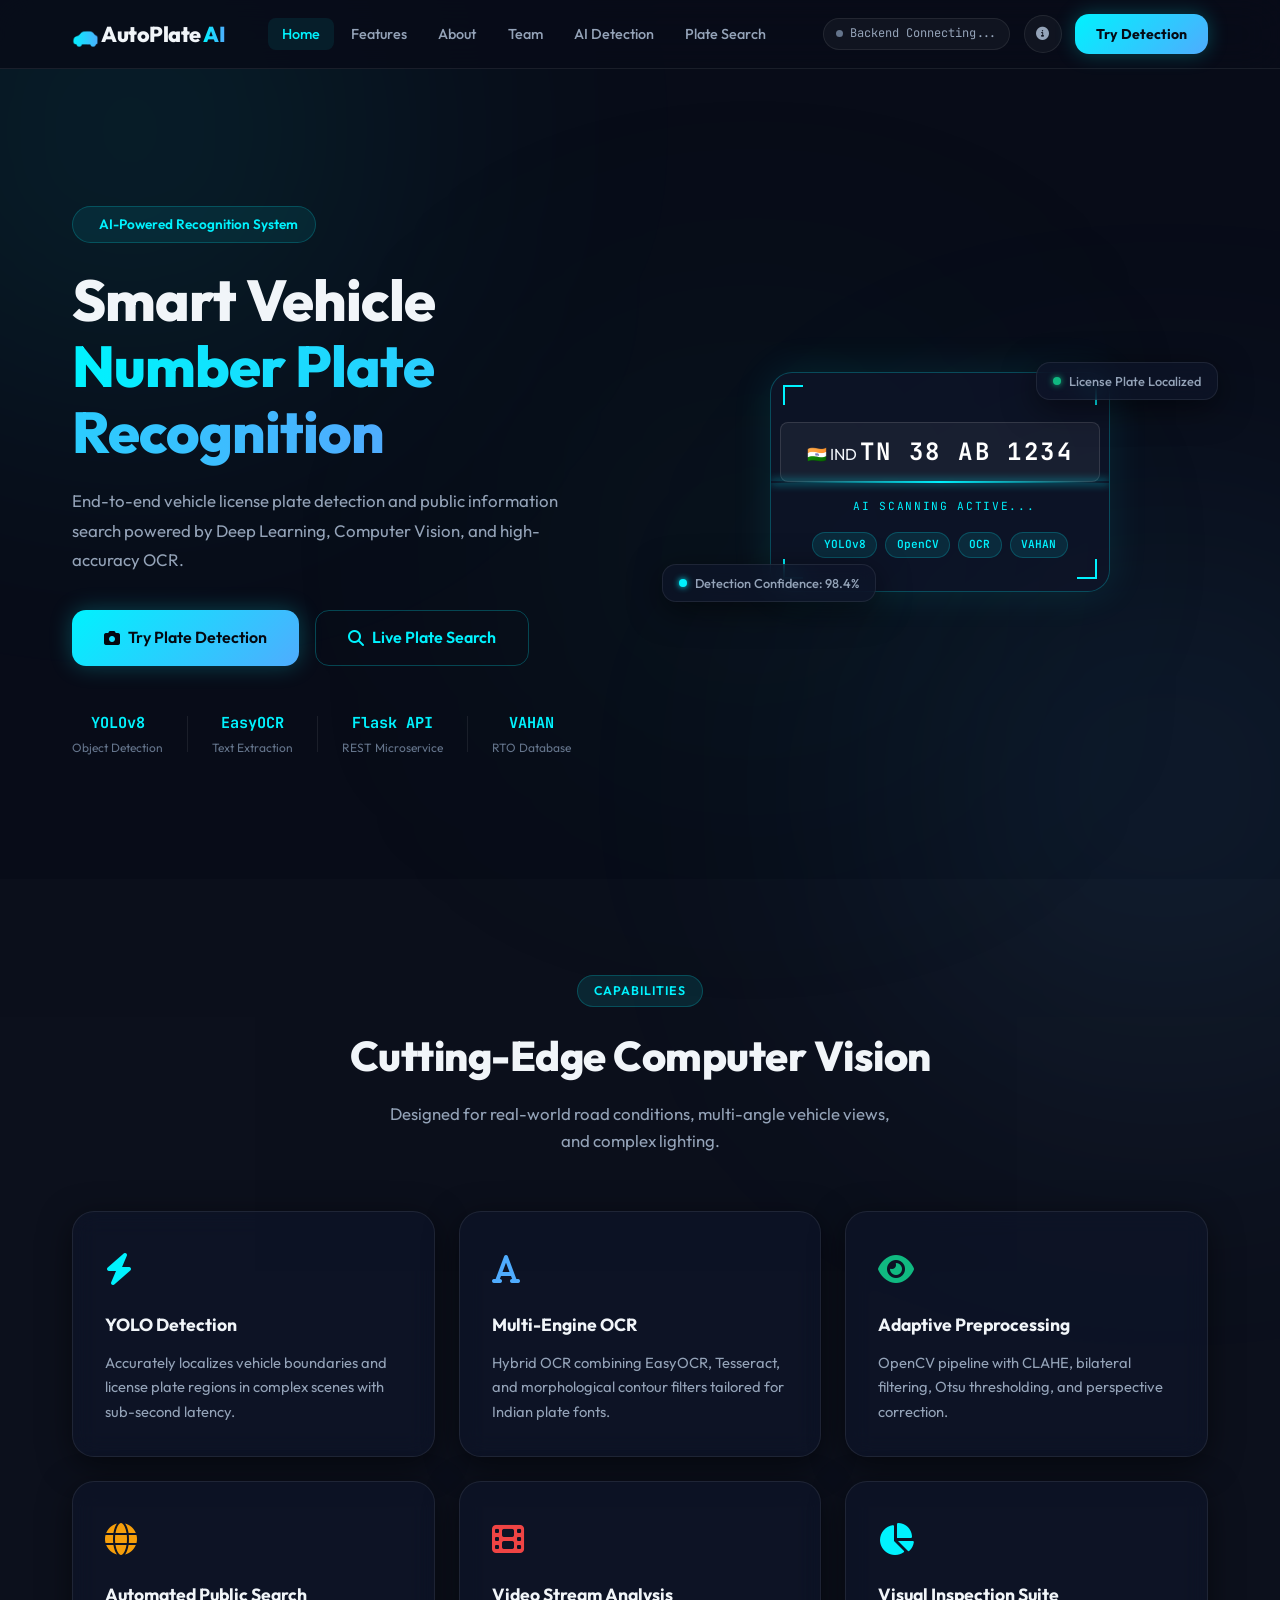
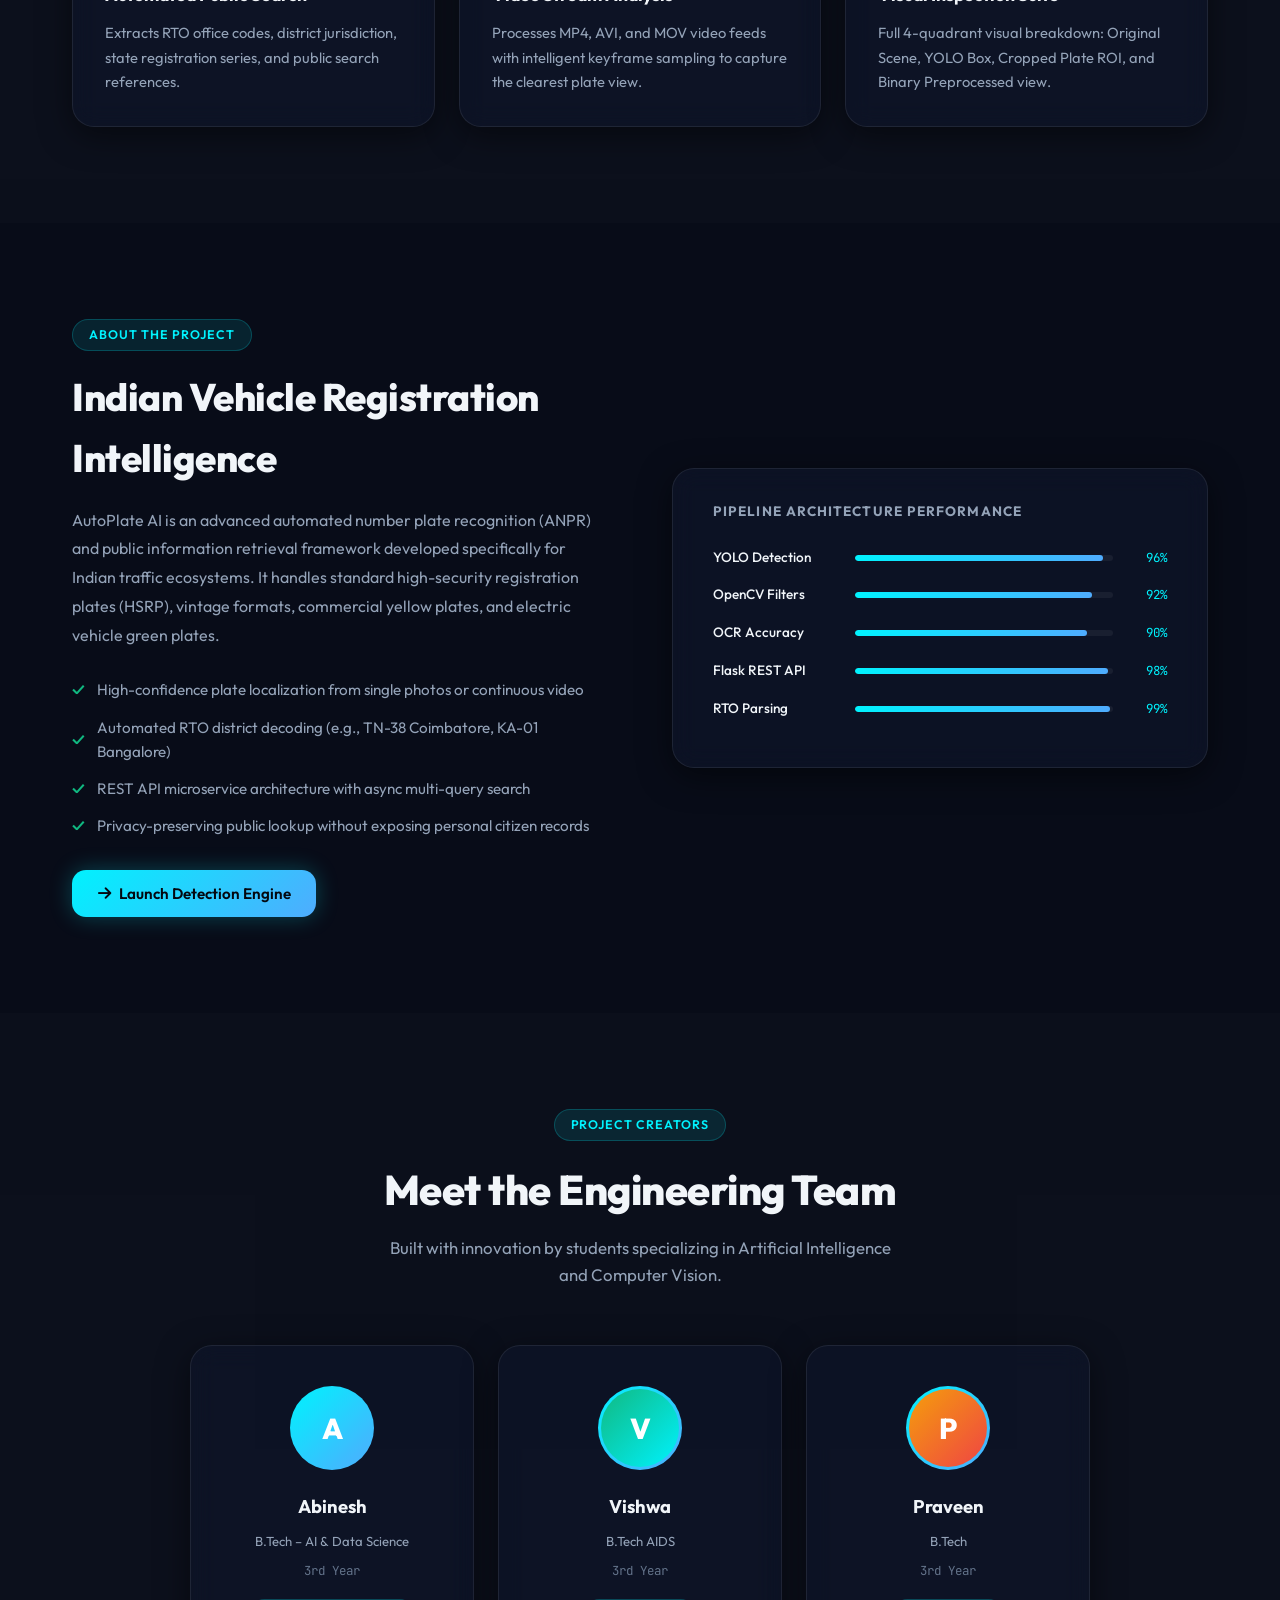
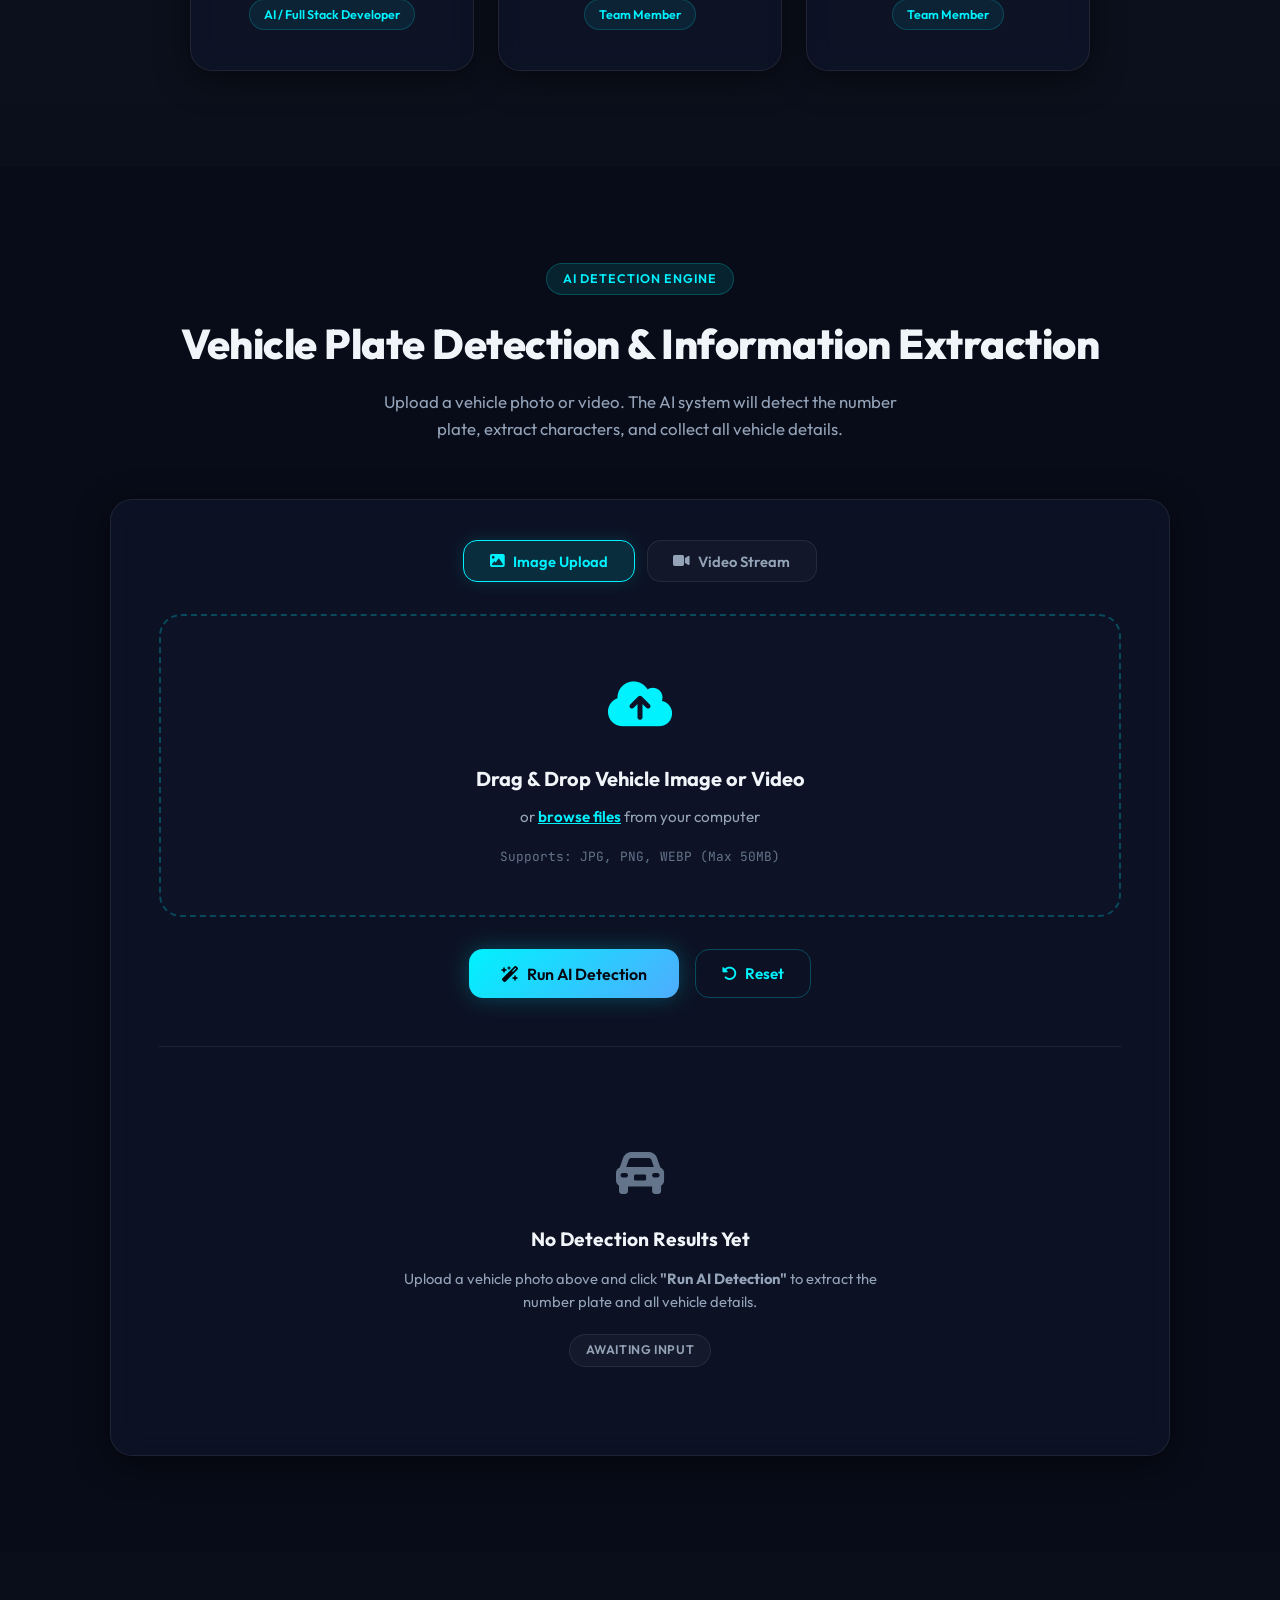
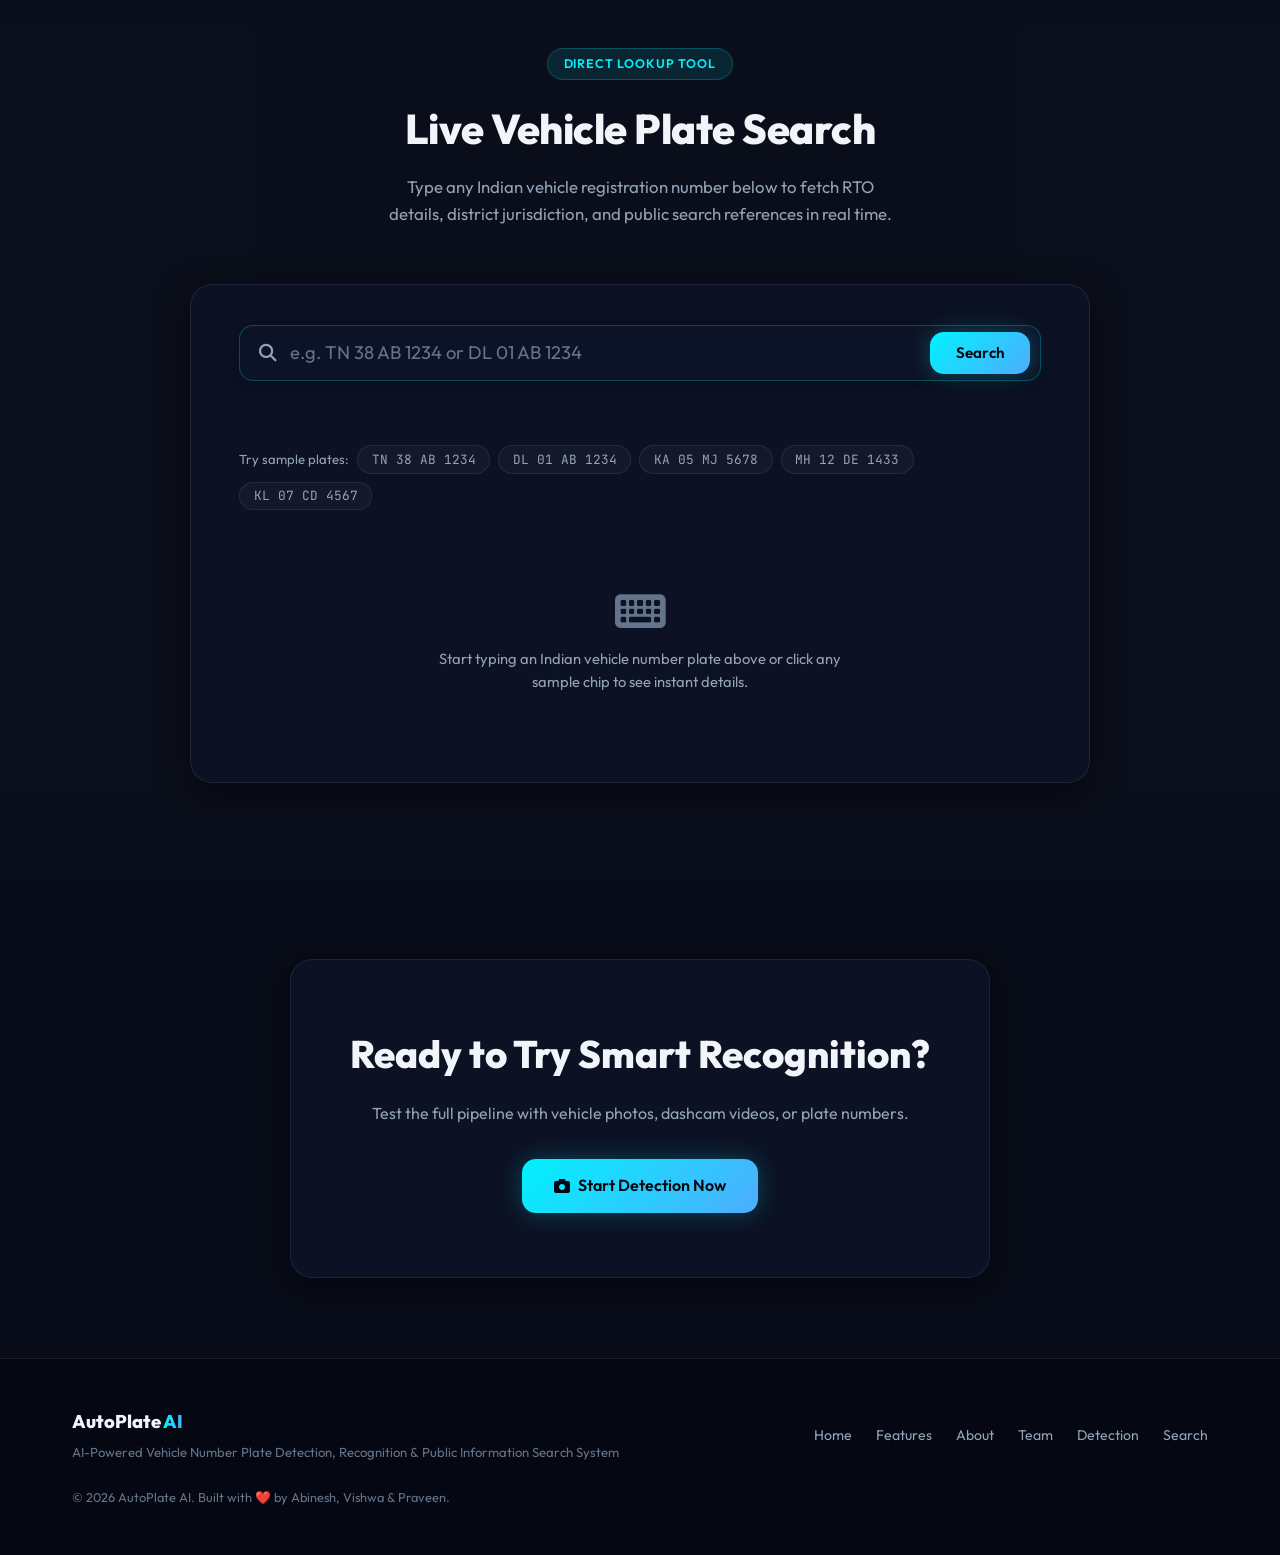
==== landing/index.html @ bda40195 "AutoPlate AI: YOLOv8 + EasyOCR + Tesseract plate detection, RTO info search, landing page merged wit" ====
<!DOCTYPE html>
<html lang="en">
<head>
    <meta charset="UTF-8">
    <meta name="viewport" content="width=device-width, initial-scale=1.0">
    <title>AutoPlate AI - Vehicle Number Plate Detection & Recognition</title>
    <meta name="description" content="AI-Powered Vehicle Number Plate Detection, Recognition & Public Information Search System using YOLO, Computer Vision, and OCR.">
    <link rel="preconnect" href="https://fonts.googleapis.com">
    <link rel="preconnect" href="https://fonts.gstatic.com" crossorigin>
    <link href="https://fonts.googleapis.com/css2?family=Outfit:wght@300;400;500;600;700;800;900&family=JetBrains+Mono:wght@400;600;700&display=swap" rel="stylesheet">
    <link rel="stylesheet" href="https://cdnjs.cloudflare.com/ajax/libs/font-awesome/6.4.0/css/all.min.css">
    <link rel="stylesheet" href="style.css">
</head>
<body>

    <!-- Ambient Glows -->
    <div class="bg-glow bg-glow-1"></div>
    <div class="bg-glow bg-glow-2"></div>
    <div class="bg-glow bg-glow-3"></div>

    <!-- ============= NAVBAR ============= -->
    <nav class="navbar" id="navbar">
        <div class="nav-container">
            <a href="#home" class="brand-logo">
                <span class="logo-icon">🚗</span> AutoPlate <span>AI</span>
            </a>
            <ul class="nav-links">
                <li><a href="#home" class="nav-link active">Home</a></li>
                <li><a href="#features" class="nav-link">Features</a></li>
                <li><a href="#about" class="nav-link">About</a></li>
                <li><a href="#team" class="nav-link">Team</a></li>
                <li><a href="#detect" class="nav-link">AI Detection</a></li>
                <li><a href="#search" class="nav-link">Plate Search</a></li>
            </ul>
            <div class="nav-actions">
                <div class="server-badge" id="serverStatusBadge">
                    <span class="status-dot"></span>
                    <span id="serverStatusText">Connecting API...</span>
                </div>
                <button class="icon-btn" id="infoBtn" title="System Information">
                    <i class="fa-solid fa-circle-info"></i>
                </button>
                <a href="#detect" class="btn-primary" id="nav-cta">Try Detection</a>
            </div>
        </div>
    </nav>

    <!-- ============= HERO SECTION ============= -->
    <section class="hero" id="home">
        <div class="hero-container">
            <div class="hero-content">
                <div class="hero-badge">
                    <i class="fa-solid fa-sparkles"></i> AI-Powered Recognition System
                </div>
                <h1>Smart Vehicle<br><span class="highlight">Number Plate Recognition</span></h1>
                <p class="hero-subtitle">
                    End-to-end vehicle license plate detection and public information search powered by Deep Learning, Computer Vision, and high-accuracy OCR.
                </p>
                <div class="hero-buttons">
                    <a href="#detect" class="btn btn-glow btn-large">
                        <i class="fa-solid fa-camera"></i> Try Plate Detection
                    </a>
                    <a href="#search" class="btn btn-outline btn-large">
                        <i class="fa-solid fa-magnifying-glass"></i> Live Plate Search
                    </a>
                </div>
                <div class="hero-stats">
                    <div class="stat">
                        <span class="stat-value">YOLOv8</span>
                        <span class="stat-label">Object Detection</span>
                    </div>
                    <div class="stat-divider"></div>
                    <div class="stat">
                        <span class="stat-value">EasyOCR</span>
                        <span class="stat-label">Text Extraction</span>
                    </div>
                    <div class="stat-divider"></div>
                    <div class="stat">
                        <span class="stat-value">Flask API</span>
                        <span class="stat-label">REST Microservice</span>
                    </div>
                    <div class="stat-divider"></div>
                    <div class="stat">
                        <span class="stat-value">VAHAN</span>
                        <span class="stat-label">RTO Database</span>
                    </div>
                </div>
            </div>
            <div class="hero-visual">
                <div class="scanner-box">
                    <div class="scan-corners">
                        <span class="corner tl"></span>
                        <span class="corner tr"></span>
                        <span class="corner bl"></span>
                        <span class="corner br"></span>
                    </div>
                    <div class="plate-display">
                        <span class="plate-flag">🇮🇳 IND</span>
                        <span class="plate-text" id="plate-demo">TN 38 AB 1234</span>
                    </div>
                    <div class="laser-line"></div>
                    <div class="scan-label"><i class="fa-solid fa-radar"></i> AI SCANNING ACTIVE...</div>
                    <div class="tech-chips">
                        <span class="tech-chip">YOLOv8</span>
                        <span class="tech-chip">OpenCV</span>
                        <span class="tech-chip">OCR</span>
                        <span class="tech-chip">VAHAN</span>
                    </div>
                </div>
                <div class="floating-info info-1">
                    <span class="info-dot green"></span> License Plate Localized
                </div>
                <div class="floating-info info-2">
                    <span class="info-dot cyan"></span> Detection Confidence: 98.4%
                </div>
            </div>
        </div>
    </section>

    <!-- ============= FEATURES SECTION ============= -->
    <section class="features" id="features">
        <div class="section-container">
            <div class="section-header">
                <span class="section-tag">Capabilities</span>
                <h2>Cutting-Edge Computer Vision</h2>
                <p>Designed for real-world road conditions, multi-angle vehicle views, and complex lighting.</p>
            </div>
            <div class="features-grid">
                <div class="feature-card glass-card">
                    <div class="card-icon"><i class="fa-solid fa-bolt text-cyan"></i></div>
                    <h3>YOLO Detection</h3>
                    <p>Accurately localizes vehicle boundaries and license plate regions in complex scenes with sub-second latency.</p>
                </div>
                <div class="feature-card glass-card">
                    <div class="card-icon"><i class="fa-solid fa-font text-blue"></i></div>
                    <h3>Multi-Engine OCR</h3>
                    <p>Hybrid OCR combining EasyOCR, Tesseract, and morphological contour filters tailored for Indian plate fonts.</p>
                </div>
                <div class="feature-card glass-card">
                    <div class="card-icon"><i class="fa-solid fa-eye text-emerald"></i></div>
                    <h3>Adaptive Preprocessing</h3>
                    <p>OpenCV pipeline with CLAHE, bilateral filtering, Otsu thresholding, and perspective correction.</p>
                </div>
                <div class="feature-card glass-card">
                    <div class="card-icon"><i class="fa-solid fa-globe text-amber"></i></div>
                    <h3>Automated Public Search</h3>
                    <p>Extracts RTO office codes, district jurisdiction, state registration series, and public search references.</p>
                </div>
                <div class="feature-card glass-card">
                    <div class="card-icon"><i class="fa-solid fa-film text-rose"></i></div>
                    <h3>Video Stream Analysis</h3>
                    <p>Processes MP4, AVI, and MOV video feeds with intelligent keyframe sampling to capture the clearest plate view.</p>
                </div>
                <div class="feature-card glass-card">
                    <div class="card-icon"><i class="fa-solid fa-chart-pie text-cyan"></i></div>
                    <h3>Visual Inspection Suite</h3>
                    <p>Full 4-quadrant visual breakdown: Original Scene, YOLO Box, Cropped Plate ROI, and Binary Preprocessed view.</p>
                </div>
            </div>
        </div>
    </section>

    <!-- ============= ABOUT SECTION ============= -->
    <section class="about" id="about">
        <div class="section-container">
            <div class="about-grid">
                <div class="about-content">
                    <span class="section-tag">About the Project</span>
                    <h2>Indian Vehicle Registration Intelligence</h2>
                    <p>
                        AutoPlate AI is an advanced automated number plate recognition (ANPR) and public information retrieval framework developed specifically for Indian traffic ecosystems. It handles standard high-security registration plates (HSRP), vintage formats, commercial yellow plates, and electric vehicle green plates.
                    </p>
                    <ul class="about-list">
                        <li><span class="check">✓</span> High-confidence plate localization from single photos or continuous video</li>
                        <li><span class="check">✓</span> Automated RTO district decoding (e.g., TN-38 Coimbatore, KA-01 Bangalore)</li>
                        <li><span class="check">✓</span> REST API microservice architecture with async multi-query search</li>
                        <li><span class="check">✓</span> Privacy-preserving public lookup without exposing personal citizen records</li>
                    </ul>
                    <a href="#detect" class="btn btn-glow"><i class="fa-solid fa-arrow-right"></i> Launch Detection Engine</a>
                </div>
                <div class="about-visual glass-card">
                    <div class="tech-stack">
                        <h4>Pipeline Architecture Performance</h4>
                        <div class="tech-item">
                            <span class="tech-name">YOLO Detection</span>
                            <div class="tech-bar"><div class="tech-fill" style="width:96%"></div></div>
                            <span class="tech-pct">96%</span>
                        </div>
                        <div class="tech-item">
                            <span class="tech-name">OpenCV Filters</span>
                            <div class="tech-bar"><div class="tech-fill" style="width:92%"></div></div>
                            <span class="tech-pct">92%</span>
                        </div>
                        <div class="tech-item">
                            <span class="tech-name">OCR Accuracy</span>
                            <div class="tech-bar"><div class="tech-fill" style="width:90%"></div></div>
                            <span class="tech-pct">90%</span>
                        </div>
                        <div class="tech-item">
                            <span class="tech-name">Flask REST API</span>
                            <div class="tech-bar"><div class="tech-fill" style="width:98%"></div></div>
                            <span class="tech-pct">98%</span>
                        </div>
                        <div class="tech-item">
                            <span class="tech-name">RTO Parsing</span>
                            <div class="tech-bar"><div class="tech-fill" style="width:99%"></div></div>
                            <span class="tech-pct">99%</span>
                        </div>
                    </div>
                </div>
            </div>
        </div>
    </section>

    <!-- ============= TEAM SECTION ============= -->
    <section class="team" id="team">
        <div class="section-container">
            <div class="section-header">
                <span class="section-tag">Project Creators</span>
                <h2>Meet the Engineering Team</h2>
                <p>Built with innovation by students specializing in Artificial Intelligence and Computer Vision.</p>
            </div>
            <div class="team-grid">
                <!-- Abinesh -->
                <div class="team-card glass-card">
                    <div class="avatar-ring">
                        <div class="avatar-circle" style="background: linear-gradient(135deg, #00f2fe, #4facfe);">
                            <span>A</span>
                        </div>
                    </div>
                    <h3>Abinesh</h3>
                    <p class="degree">B.Tech – AI & Data Science</p>
                    <p class="year-tag">3rd Year</p>
                    <div class="role-badge">AI / Full Stack Developer</div>
                </div>

                <!-- Vishwa -->
                <div class="team-card glass-card">
                    <div class="avatar-ring">
                        <div class="avatar-circle" style="background: linear-gradient(135deg, #10b981, #00f2fe);">
                            <span>V</span>
                        </div>
                    </div>
                    <h3>Vishwa</h3>
                    <p class="degree">B.Tech AIDS</p>
                    <p class="year-tag">3rd Year</p>
                    <div class="role-badge">Team Member</div>
                </div>

                <!-- Praveen -->
                <div class="team-card glass-card">
                    <div class="avatar-ring">
                        <div class="avatar-circle" style="background: linear-gradient(135deg, #f59e0b, #ef4444);">
                            <span>P</span>
                        </div>
                    </div>
                    <h3>Praveen</h3>
                    <p class="degree">B.Tech</p>
                    <p class="year-tag">3rd Year</p>
                    <div class="role-badge">Team Member</div>
                </div>
            </div>
        </div>
    </section>

    <!-- ============= DETECTION SECTION ============= -->
    <section class="detect-section" id="detect">
        <div class="section-container">
            <div class="section-header">
                <span class="section-tag">AI Detection Engine</span>
                <h2>Vehicle Plate Detection & Information Extraction</h2>
                <p>Upload a vehicle photo or video. The AI system will detect the number plate, extract characters, and collect all vehicle details.</p>
            </div>

            <div class="detect-main-container glass-card">
                <!-- Mode Switcher -->
                <div class="mode-tabs">
                    <button class="mode-tab active" id="tabImage" type="button">
                        <i class="fa-solid fa-image"></i> Image Upload
                    </button>
                    <button class="mode-tab" id="tabVideo" type="button">
                        <i class="fa-solid fa-video"></i> Video Stream
                    </button>
                </div>

                <!-- Drop & Upload Area -->
                <div class="drop-zone" id="dropZone">
                    <input type="file" id="fileInput" accept="image/png, image/jpeg, image/jpg, image/webp" hidden>
                    
                    <!-- Idle State -->
                    <div class="drop-idle" id="dropIdle">
                        <div class="drop-icon">
                            <i class="fa-solid fa-cloud-arrow-up"></i>
                        </div>
                        <h3>Drag & Drop Vehicle Image or Video</h3>
                        <p>or <span class="browse-link">browse files</span> from your computer</p>
                        <span class="format-hint" id="formatHint">Supports: JPG, PNG, WEBP (Max 50MB)</span>
                    </div>

                    <!-- Preview State -->
                    <div class="drop-preview hidden" id="dropPreview">
                        <div class="preview-media-wrapper">
                            <img id="imagePreview" class="preview-media hidden" alt="Selected Vehicle Preview">
                            <video id="videoPreview" class="preview-media hidden" controls></video>
                        </div>
                        <div class="file-meta">
                            <div class="file-info-text">
                                <span class="file-name" id="fileName">vehicle.jpg</span>
                                <span class="file-size" id="fileSize">2.4 MB</span>
                            </div>
                            <button type="button" class="btn-remove" id="removeFileBtn" title="Remove File">
                                <i class="fa-solid fa-xmark"></i>
                            </button>
                        </div>
                    </div>
                </div>

                <!-- Action Controls -->
                <div class="detect-actions">
                    <button class="btn btn-glow btn-large" id="detectBtn" disabled>
                        <i class="fa-solid fa-wand-magic-sparkles"></i> Run AI Detection
                    </button>
                    <button class="btn btn-outline" id="resetBtn" type="button">
                        <i class="fa-solid fa-rotate-left"></i> Reset
                    </button>
                </div>

                <!-- Pipeline Progress & Timeline -->
                <div class="progress-container hidden" id="progressContainer">
                    <div class="progress-header">
                        <span class="progress-msg" id="progressMsg">Initializing pipeline...</span>
                        <span class="progress-pct" id="progressPercent">0%</span>
                    </div>
                    <div class="progress-bar-track">
                        <div class="progress-bar-fill" id="progressBarFill" style="width: 0%"></div>
                    </div>
                    <div class="pipeline-timeline">
                        <div class="t-step" id="tstep1"><span class="t-dot"></span> 1. YOLO Detect</div>
                        <div class="t-step" id="tstep2"><span class="t-dot"></span> 2. Crop & OCR</div>
                        <div class="t-step" id="tstep3"><span class="t-dot"></span> 3. Format Parse</div>
                        <div class="t-step" id="tstep4"><span class="t-dot"></span> 4. Web Search</div>
                        <div class="t-step" id="tstep5"><span class="t-dot"></span> 5. Image Match</div>
                        <div class="t-step" id="tstep6"><span class="t-dot"></span> 6. Summary</div>
                    </div>
                </div>

                <!-- Error Alert -->
                <div class="error-alert hidden" id="errorAlert">
                    <i class="fa-solid fa-triangle-exclamation"></i>
                    <span id="errorMsg">Detection error occurred.</span>
                </div>

                <!-- ============= RESULTS AREA ============= -->
                <div class="results-wrapper" id="resultsArea">
                    <!-- Empty State -->
                    <div class="results-empty" id="resultsEmptyState">
                        <div class="empty-icon"><i class="fa-solid fa-car-rear"></i></div>
                        <h4>No Detection Results Yet</h4>
                        <p>Upload a vehicle photo above and click <b>"Run AI Detection"</b> to extract the number plate and all vehicle details.</p>
                        <span class="status-pill idle" id="resultStatusPill">Awaiting Input</span>
                    </div>

                    <!-- Populated Results State -->
                    <div class="results-populated hidden" id="resultsPopulatedState">
                        <!-- Plate Display Hero Banner -->
                        <div class="plate-result-banner">
                            <div class="plate-main-card">
                                <div class="plate-flag-strip">
                                    <span class="country-flag" id="badgeFlag">🇮🇳</span>
                                    <span class="country-code" id="badgeCountryCode">IND</span>
                                </div>
                                <div class="plate-number-box">
                                    <span class="plate-number-text" id="plateNumberDisplay">TN 38 AB 1234</span>
                                </div>
                            </div>
                            <div class="plate-badges">
                                <div class="badge-tag valid" id="plateValidationBadge">
                                    <i class="fa-solid fa-circle-check"></i> Valid Registration Format
                                </div>
                                <div class="confidence-badge" id="plateConfidenceBadge">
                                    <i class="fa-solid fa-gauge-high"></i> 96% Confidence
                                </div>
                            </div>
                        </div>

                        <!-- 4-Image Inspection Gallery -->
                        <div class="images-inspection-section">
                            <div class="section-subhead">
                                <h4><i class="fa-solid fa-images"></i> Visual Inspection Pipeline</h4>
                                <span class="hint">Click any frame to inspect high-resolution view</span>
                            </div>
                            <div class="quad-images-grid">
                                <!-- 1. Original -->
                                <div class="quad-card">
                                    <div class="quad-header">
                                        <span class="quad-title">1. Original Upload</span>
                                        <span class="quad-tag">Full Scene</span>
                                    </div>
                                    <div class="quad-img-wrap">
                                        <img id="originalImage" alt="Original Upload" src="" loading="lazy">
                                    </div>
                                </div>

                                <!-- 2. Annotated -->
                                <div class="quad-card">
                                    <div class="quad-header">
                                        <span class="quad-title">2. YOLO Bounding Box</span>
                                        <button type="button" class="zoom-btn" id="expandAnnotatedBtn" title="Enlarge"><i class="fa-solid fa-expand"></i></button>
                                    </div>
                                    <div class="quad-img-wrap">
                                        <img id="annotatedImage" alt="YOLO Annotated" src="" loading="lazy">
                                    </div>
                                </div>

                                <!-- 3. Cropped Plate -->
                                <div class="quad-card">
                                    <div class="quad-header">
                                        <span class="quad-title">3. Cropped Plate ROI</span>
                                        <button type="button" class="zoom-btn" id="expandCropBtn" title="Enlarge"><i class="fa-solid fa-expand"></i></button>
                                    </div>
                                    <div class="quad-img-wrap">
                                        <img id="croppedPlateImage" alt="Cropped Plate" src="" loading="lazy">
                                    </div>
                                </div>

                                <!-- 4. Preprocessed Binary -->
                                <div class="quad-card">
                                    <div class="quad-header">
                                        <span class="quad-title">4. OpenCV Binary Filter</span>
                                        <button type="button" class="zoom-btn" id="expandPrepBtn" title="Enlarge"><i class="fa-solid fa-expand"></i></button>
                                    </div>
                                    <div class="quad-img-wrap">
                                        <img id="preprocessedPlateImage" alt="Preprocessed Binary" src="" loading="lazy">
                                    </div>
                                </div>
                            </div>
                        </div>

                        <!-- Result Details Tabs -->
                        <div class="results-tabs-wrapper">
                            <div class="results-tab-nav">
                                <button class="rtab-btn active" data-tab="tab-overview" type="button">
                                    <i class="fa-solid fa-table-list"></i> Overview & OCR
                                </button>
                                <button class="rtab-btn" data-tab="tab-rto" type="button">
                                    <i class="fa-solid fa-id-card"></i> VAHAN & RTO Details
                                </button>
                                <button class="rtab-btn" data-tab="tab-web" type="button">
                                    <i class="fa-solid fa-globe"></i> Public Web Results
                                </button>
                                <button class="rtab-btn" data-tab="tab-images" type="button">
                                    <i class="fa-solid fa-camera"></i> Public Images & Lens
                                </button>
                                <button class="rtab-btn" data-tab="tab-related" type="button">
                                    <i class="fa-solid fa-link"></i> Related References
                                </button>
                                <button class="rtab-btn" data-tab="tab-sources" type="button">
                                    <i class="fa-solid fa-quote-left"></i> Verified Sources
                                </button>
                            </div>

                            <!-- TAB 1: OVERVIEW & OCR -->
                            <div class="rtab-content" id="tab-overview">
                                <div class="details-grid">
                                    <div class="detail-item">
                                        <span class="d-label">Extracted Vehicle Number</span>
                                        <span class="d-val text-cyan font-mono" id="resVehicleNumber">—</span>
                                    </div>
                                    <div class="detail-item">
                                        <span class="d-label">Series Code</span>
                                        <span class="d-val font-mono" id="resSeries">—</span>
                                    </div>
                                    <div class="detail-item">
                                        <span class="d-label">Registration Digits</span>
                                        <span class="d-val font-mono" id="resRegNum">—</span>
                                    </div>
                                    <div class="detail-item">
                                        <span class="d-label">YOLO Plate Detection Confidence</span>
                                        <span class="d-val text-emerald" id="resDetectConf">—</span>
                                    </div>
                                    <div class="detail-item">
                                        <span class="d-label">OCR Recognition Confidence</span>
                                        <span class="d-val text-blue" id="resOcrConf">—</span>
                                    </div>
                                </div>
                            </div>

                            <!-- TAB 2: VAHAN & RTO DETAILS -->
                            <div class="rtab-content hidden" id="tab-rto">
                                <div class="vahan-card-grid">
                                    <div class="vahan-item">
                                        <span class="vahan-label">Registration Number</span>
                                        <span class="vahan-value highlight" id="vahanRegNum">—</span>
                                        <span class="vahan-status verified"><i class="fa-solid fa-circle-check"></i> Verified Format</span>
                                    </div>
                                    <div class="vahan-item">
                                        <span class="vahan-label">Country Jurisdiction</span>
                                        <span class="vahan-value" id="vahanCountry">—</span>
                                        <span class="vahan-status verified"><i class="fa-solid fa-circle-check"></i> Standard Format</span>
                                    </div>
                                    <div class="vahan-item">
                                        <span class="vahan-label">State / Union Territory</span>
                                        <span class="vahan-value" id="vahanState">—</span>
                                        <span class="vahan-status verified"><i class="fa-solid fa-circle-check"></i> Official State</span>
                                    </div>
                                    <div class="vahan-item">
                                        <span class="vahan-label">RTO District Code</span>
                                        <span class="vahan-value font-mono" id="vahanRtoCode">—</span>
                                        <span class="vahan-status verified"><i class="fa-solid fa-circle-check"></i> RTO Index</span>
                                    </div>
                                    <div class="vahan-item">
                                        <span class="vahan-label">Registration Area</span>
                                        <span class="vahan-value" id="vahanArea">—</span>
                                        <span class="vahan-status verified"><i class="fa-solid fa-circle-check"></i> Regional Office</span>
                                    </div>
                                    <div class="vahan-item">
                                        <span class="vahan-label">RTO Location Address</span>
                                        <span class="vahan-value" id="vahanPlace">—</span>
                                        <span class="vahan-status verified"><i class="fa-solid fa-circle-check"></i> Verified Jurisdiction</span>
                                    </div>
                                    <div class="vahan-item">
                                        <span class="vahan-label">Vehicle Category</span>
                                        <span class="vahan-value" id="vahanVehicleType">—</span>
                                        <span class="vahan-status verified"><i class="fa-solid fa-circle-check"></i> AI Classification</span>
                                    </div>
                                    <div class="vahan-item">
                                        <span class="vahan-label">Detection Confidence</span>
                                        <span class="vahan-value text-cyan" id="vahanDetectConf">—</span>
                                        <span class="vahan-status verified"><i class="fa-solid fa-circle-check"></i> YOLO Bounding</span>
                                    </div>
                                    <div class="vahan-item">
                                        <span class="vahan-label">OCR Confidence</span>
                                        <span class="vahan-value text-emerald" id="vahanOcrConf">—</span>
                                        <span class="vahan-status verified"><i class="fa-solid fa-circle-check"></i> Character Match</span>
                                    </div>
                                    <div class="vahan-item">
                                        <span class="vahan-label">Information Source</span>
                                        <span class="vahan-value" id="vahanSource">Public Transport Registries</span>
                                        <span class="vahan-status verified"><i class="fa-solid fa-circle-check"></i> Public Database</span>
                                    </div>
                                    <div class="vahan-item">
                                        <span class="vahan-label">Owner Personal Details</span>
                                        <span class="vahan-value">Not Available</span>
                                        <span class="vahan-status privacy"><i class="fa-solid fa-user-shield"></i> Strictly Privacy Protected</span>
                                    </div>
                                    <div class="vahan-item">
                                        <span class="vahan-label">Registered Phone / Address</span>
                                        <span class="vahan-value">Not Available</span>
                                        <span class="vahan-status privacy"><i class="fa-solid fa-user-shield"></i> Strictly Privacy Protected</span>
                                    </div>
                                </div>
                            </div>

                            <!-- TAB 3: PUBLIC WEB RESULTS -->
                            <div class="rtab-content hidden" id="tab-web">
                                <div class="public-web-list" id="publicWebContainer"></div>
                            </div>

                            <!-- TAB 4: PUBLIC IMAGES & LENS -->
                            <div class="rtab-content hidden" id="tab-images">
                                <div class="lens-tags-bar" id="lensTagsContainer"></div>
                                <div class="public-images-grid" id="publicImagesGrid"></div>
                            </div>

                            <!-- TAB 5: RELATED PAGES -->
                            <div class="rtab-content hidden" id="tab-related">
                                <div class="public-web-list" id="relatedPagesContainer"></div>
                            </div>

                            <!-- TAB 6: SOURCES -->
                            <div class="rtab-content hidden" id="tab-sources">
                                <div id="sourcesListContainer"></div>
                            </div>
                        </div>
                    </div>
                </div>
            </div>
        </div>
    </section>

    <!-- ============= LIVE PLATE SEARCH SECTION ============= -->
    <section class="plate-search-section" id="search">
        <div class="section-container">
            <div class="section-header">
                <span class="section-tag">Direct Lookup Tool</span>
                <h2>Live Vehicle Plate Search</h2>
                <p>Type any Indian vehicle registration number below to fetch RTO details, district jurisdiction, and public search references in real time.</p>
            </div>

            <div class="search-panel glass-card">
                <!-- Search Input with Mirror -->
                <div class="search-bar-wrapper">
                    <div class="plate-input-container">
                        <span class="input-icon"><i class="fa-solid fa-magnifying-glass"></i></span>
                        <input type="text" id="plateSearchInput" placeholder="e.g. TN 38 AB 1234 or DL 01 AB 1234" maxlength="16" autocomplete="off">
                        <button type="button" class="btn-clear hidden" id="plateSearchClearBtn" title="Clear">
                            <i class="fa-solid fa-xmark"></i>
                        </button>
                        <button type="button" class="btn btn-glow" id="plateSearchBtn">Search</button>
                    </div>

                    <!-- Mirror stylized number plate -->
                    <div class="plate-mirror" id="plateInputMirror"></div>

                    <!-- Autocomplete dropdown -->
                    <div class="autocomplete-dropdown hidden" id="plateAutocomplete">
                        <div class="ac-list" id="plateAcList"></div>
                    </div>
                </div>

                <!-- Quick Sample Chips -->
                <div class="quick-chips-wrapper">
                    <span class="chips-label">Try sample plates:</span>
                    <button type="button" class="ps-chip" data-plate="TN38AB1234">TN 38 AB 1234</button>
                    <button type="button" class="ps-chip" data-plate="DL01AB1234">DL 01 AB 1234</button>
                    <button type="button" class="ps-chip" data-plate="KA05MJ5678">KA 05 MJ 5678</button>
                    <button type="button" class="ps-chip" data-plate="MH12DE1433">MH 12 DE 1433</button>
                    <button type="button" class="ps-chip" data-plate="KL07CD4567">KL 07 CD 4567</button>
                </div>

                <!-- Search States -->
                <div class="ps-state-container">
                    <!-- Idle State -->
                    <div class="ps-state ps-idle" id="psStateIdle">
                        <i class="fa-solid fa-keyboard"></i>
                        <p>Start typing an Indian vehicle number plate above or click any sample chip to see instant details.</p>
                    </div>

                    <!-- Loading State -->
                    <div class="ps-state ps-loading hidden" id="psStateLoading">
                        <div class="spinner"></div>
                        <p id="psLoadingMsg">Searching across public transport registries & web...</p>
                        <div class="engine-pills">
                            <span class="ps-engine-pill" id="psEngGoogle"><i class="fa-brands fa-google"></i> Google</span>
                            <span class="ps-engine-pill" id="psEngDDG"><i class="fa-solid fa-shield-halved"></i> DuckDuckGo</span>
                            <span class="ps-engine-pill" id="psEngBing"><i class="fa-brands fa-microsoft"></i> Bing</span>
                        </div>
                    </div>

                    <!-- Error State -->
                    <div class="ps-state ps-error hidden" id="psStateError">
                        <i class="fa-solid fa-circle-exclamation text-rose"></i>
                        <p id="psErrorMsg">Search request failed.</p>
                        <button type="button" class="btn btn-outline" id="psRetryBtn">Retry Search</button>
                    </div>

                    <!-- Results Panel -->
                    <div class="ps-results-panel hidden" id="psResultsPanel">
                        <!-- Registration Header Card -->
                        <div class="ps-reg-header">
                            <div class="ps-reg-plate">
                                <span class="ps-flag" id="psRegFlag">🇮🇳</span>
                                <span class="ps-num font-mono" id="psRegPlateText">TN38AB1234</span>
                            </div>
                            <div class="ps-reg-summary">
                                <div class="ps-summary-pill"><i class="fa-solid fa-map-location-dot"></i> <span id="psRegState">Tamil Nadu</span></div>
                                <div class="ps-summary-pill"><i class="fa-solid fa-city"></i> <span id="psRegArea">Coimbatore North</span></div>
                                <div class="ps-summary-pill"><i class="fa-solid fa-id-card-clip"></i> <span id="psRegRto">TN38</span></div>
                            </div>
                            <div class="ps-tags-bar" id="psRegTags"></div>
                        </div>

                        <!-- Search Tabs -->
                        <div class="ps-tabs-bar">
                            <button type="button" class="ps-rtab active" data-pstab="psTabWeb">
                                <i class="fa-solid fa-globe"></i> Web Results (<span id="psWebCount">0</span>)
                            </button>
                            <button type="button" class="ps-rtab" data-pstab="psTabVahan">
                                <i class="fa-solid fa-car"></i> Registration Details
                            </button>
                            <button type="button" class="ps-rtab" data-pstab="psTabRelated">
                                <i class="fa-solid fa-diagram-project"></i> Related Pages
                            </button>
                        </div>

                        <!-- Search Tab Contents -->
                        <div class="ps-tab-content" id="psTabWeb">
                            <div class="ps-web-list" id="psWebResultsList"></div>
                        </div>
                        <div class="ps-tab-content hidden" id="psTabVahan">
                            <div class="vahan-card-grid" id="psVahanGrid"></div>
                        </div>
                        <div class="ps-tab-content hidden" id="psTabRelated">
                            <div class="ps-web-list" id="psRelatedList"></div>
                        </div>
                    </div>
                </div>
            </div>
        </div>
    </section>

    <!-- ============= CTA SECTION ============= -->
    <section class="cta">
        <div class="section-container">
            <div class="cta-card glass-card">
                <h2>Ready to Try Smart Recognition?</h2>
                <p>Test the full pipeline with vehicle photos, dashcam videos, or plate numbers.</p>
                <a href="#detect" class="btn btn-glow btn-large">
                    <i class="fa-solid fa-camera"></i> Start Detection Now
                </a>
            </div>
        </div>
    </section>

    <!-- ============= FOOTER ============= -->
    <footer class="footer">
        <div class="footer-container">
            <div class="footer-brand">
                <h3>AutoPlate <span>AI</span></h3>
                <p>AI-Powered Vehicle Number Plate Detection, Recognition & Public Information Search System</p>
            </div>
            <div class="footer-links">
                <a href="#home">Home</a>
                <a href="#features">Features</a>
                <a href="#about">About</a>
                <a href="#team">Team</a>
                <a href="#detect">Detection</a>
                <a href="#search">Search</a>
            </div>
            <div class="footer-copy">
                © 2026 AutoPlate AI. Built with ❤️ by Abinesh, Vishwa & Praveen.
            </div>
        </div>
    </footer>

    <!-- ============= IMAGE ZOOM MODAL ============= -->
    <div class="modal-overlay hidden" id="imageModal">
        <div class="modal-container glass-card">
            <div class="modal-top">
                <h4 id="modalTitle">Image Inspection</h4>
                <button type="button" class="modal-close" id="modalCloseBtn" aria-label="Close modal">
                    <i class="fa-solid fa-xmark"></i>
                </button>
            </div>
            <div class="modal-body">
                <img id="modalImage" src="" alt="Enlarged View">
            </div>
        </div>
    </div>

    <!-- ============= SYSTEM INFO MODAL ============= -->
    <div class="modal-overlay hidden" id="infoModal">
        <div class="modal-container glass-card info-modal-box">
            <div class="modal-top">
                <h4><i class="fa-solid fa-circle-info text-cyan"></i> About AutoPlate AI</h4>
                <button type="button" class="modal-close" id="infoModalCloseBtn" aria-label="Close modal">
                    <i class="fa-solid fa-xmark"></i>
                </button>
            </div>
            <div class="modal-body text-content">
                <p><b>AutoPlate AI</b> is an academic research and engineering demonstration system developed for AI-based Indian vehicle number plate detection, OCR recognition, and public registration area lookup.</p>
                <div class="info-badges">
                    <span class="badge-pill">YOLOv8 Object Detection</span>
                    <span class="badge-pill">EasyOCR & Tesseract</span>
                    <span class="badge-pill">OpenCV Vision Pipeline</span>
                    <span class="badge-pill">Flask REST API</span>
                </div>
                <h5>Team Members:</h5>
                <ul>
                    <li><b>Abinesh</b> – B.Tech AI & Data Science (AI / Full Stack Developer)</li>
                    <li><b>Vishwa</b> – B.Tech AIDS (Team Member)</li>
                    <li><b>Praveen</b> – B.Tech (Team Member)</li>
                </ul>
                <p class="disclaimer"><small><i class="fa-solid fa-shield-halved"></i> <b>Privacy Notice:</b> All data retrieved is strictly derived from public transport registry jurisdiction schemas and search indexes. No personal citizen contact or sensitive biometric details are queried or stored.</small></p>
            </div>
        </div>
    </div>

    <script src="script.js"></script>
</body>
</html>
---- landing/style.css ----
/* ============================================================
   style.css – AutoPlate AI – Premium Glassmorphic Design
   ============================================================ */

@import url('https://fonts.googleapis.com/css2?family=Outfit:wght@300;400;500;600;700;800&family=JetBrains+Mono:wght@400;600;700&display=swap');

:root {
    --bg-dark:      #080c18;
    --bg-card:      rgba(14, 20, 40, 0.75);
    --bg-card-h:    rgba(20, 30, 58, 0.90);
    --border-glass: rgba(255, 255, 255, 0.08);
    --border-glow:  rgba(0, 242, 254, 0.25);

    --cyan:    #00f2fe;
    --blue:    #4facfe;
    --emerald: #10b981;
    --amber:   #f59e0b;
    --rose:    #ef4444;

    --text:   #f1f5f9;
    --muted:  #94a3b8;
    --dim:    #64748b;

    --font:  'Outfit', -apple-system, sans-serif;
    --mono:  'JetBrains Mono', monospace;

    --r-sm: 8px;
    --r-md: 14px;
    --r-lg: 22px;
    --r-xl: 32px;

    --shadow: 0 8px 32px rgba(0,0,0,0.5);
    --glow:   0 0 30px rgba(0,242,254,0.2);
}

/* ── RESET ── */
*, *::before, *::after { box-sizing: border-box; margin: 0; padding: 0; }
html { scroll-behavior: smooth; }
body {
    font-family: var(--font);
    background: var(--bg-dark);
    color: var(--text);
    min-height: 100vh;
    overflow-x: hidden;
    line-height: 1.6;
}
a { text-decoration: none; color: inherit; }
ul { list-style: none; }

/* ── AMBIENT GLOWS ── */
.bg-glow {
    position: fixed;
    border-radius: 50%;
    filter: blur(140px);
    z-index: -1;
    pointer-events: none;
}
.bg-glow-1 { width: 500px; height: 500px; background: rgba(0,242,254,0.10); top: -120px; left: -120px; }
.bg-glow-2 { width: 550px; height: 550px; background: rgba(79,172,254,0.10); bottom: -160px; right: -160px; }
.bg-glow-3 { width: 380px; height: 380px; background: rgba(16,185,129,0.07); top: 40%; left: 44%; }

/* ── CONTAINERS ── */
.nav-container,
.section-container,
.footer-container {
    max-width: 1200px;
    margin: 0 auto;
    padding: 0 2rem;
}

/* ════════════════════════════════════
   NAVBAR
   ════════════════════════════════════ */
.navbar {
    position: sticky;
    top: 0;
    z-index: 200;
    background: rgba(8,12,24,0.88);
    backdrop-filter: blur(20px);
    -webkit-backdrop-filter: blur(20px);
    border-bottom: 1px solid var(--border-glass);
    padding: 0;
}
.nav-container {
    display: flex;
    align-items: center;
    justify-content: space-between;
    height: 68px;
    gap: 1.5rem;
}
.brand-logo {
    font-size: 1.35rem;
    font-weight: 800;
    letter-spacing: -0.5px;
    color: var(--text);
    white-space: nowrap;
    flex-shrink: 0;
}
.brand-logo span {
    background: linear-gradient(90deg, var(--cyan), var(--blue));
    -webkit-background-clip: text;
    -webkit-text-fill-color: transparent;
    background-clip: text;
}
.nav-links {
    display: flex;
    align-items: center;
    gap: 0.25rem;
    flex: 1;
    justify-content: center;
}
.nav-link {
    padding: 0.45rem 0.85rem;
    border-radius: var(--r-sm);
    font-size: 0.9rem;
    font-weight: 500;
    color: var(--muted);
    transition: color 0.2s, background 0.2s;
    white-space: nowrap;
}
.nav-link:hover,
.nav-link.active {
    color: var(--cyan);
    background: rgba(0,242,254,0.08);
}
.nav-actions {
    display: flex;
    align-items: center;
    gap: 0.85rem;
}
.server-badge {
    display: inline-flex;
    align-items: center;
    gap: 0.45rem;
    padding: 0.35rem 0.75rem;
    border-radius: 100px;
    background: rgba(255,255,255,0.04);
    border: 1px solid var(--border-glass);
    font-size: 0.75rem;
    font-family: var(--mono);
    color: var(--muted);
    transition: all 0.3s;
}
.server-badge.active {
    background: rgba(16,185,129,0.1);
    border-color: rgba(16,185,129,0.3);
    color: var(--emerald);
}
.status-dot {
    width: 7px;
    height: 7px;
    border-radius: 50%;
    background: var(--dim);
    transition: background 0.3s, box-shadow 0.3s;
}
.server-badge.active .status-dot {
    background: var(--emerald);
    box-shadow: 0 0 8px var(--emerald);
    animation: pulse-dot 2s infinite;
}
@keyframes pulse-dot {
    0%, 100% { opacity: 1; transform: scale(1); }
    50% { opacity: 0.6; transform: scale(0.85); }
}
.icon-btn {
    width: 38px;
    height: 38px;
    border-radius: 50%;
    border: 1px solid var(--border-glass);
    background: rgba(255,255,255,0.04);
    color: var(--muted);
    display: flex;
    align-items: center;
    justify-content: center;
    cursor: pointer;
    transition: all 0.2s;
}
.icon-btn:hover {
    color: var(--cyan);
    border-color: var(--border-glow);
    background: rgba(0,242,254,0.08);
}
.btn-primary {
    display: inline-flex;
    align-items: center;
    gap: 0.4rem;
    padding: 0.55rem 1.3rem;
    border-radius: var(--r-md);
    background: linear-gradient(135deg, var(--cyan), var(--blue));
    color: #050a14;
    font-weight: 700;
    font-size: 0.88rem;
    white-space: nowrap;
    flex-shrink: 0;
    transition: opacity 0.2s, transform 0.2s, box-shadow 0.2s;
    box-shadow: 0 0 20px rgba(0,242,254,0.25);
}
.btn-primary:hover { opacity: 0.88; transform: translateY(-1px); box-shadow: var(--glow); }

/* ════════════════════════════════════
   BUTTONS
   ════════════════════════════════════ */
.btn {
    display: inline-flex;
    align-items: center;
    justify-content: center;
    gap: 0.5rem;
    padding: 0.7rem 1.6rem;
    border-radius: var(--r-md);
    font-family: var(--font);
    font-size: 0.95rem;
    font-weight: 600;
    cursor: pointer;
    border: none;
    transition: all 0.25s;
}
.btn-large { padding: 0.9rem 2rem; font-size: 1rem; }
.btn-glow {
    background: linear-gradient(135deg, var(--cyan), var(--blue));
    color: #040810;
    box-shadow: 0 0 22px rgba(0,242,254,0.25);
}
.btn-glow:hover { box-shadow: 0 0 38px rgba(0,242,254,0.45); transform: translateY(-2px); }
.btn-outline {
    background: transparent;
    border: 1.5px solid var(--border-glow);
    color: var(--cyan);
}
.btn-outline:hover { background: rgba(0,242,254,0.06); border-color: var(--cyan); }

/* ════════════════════════════════════
   GLASS CARD
   ════════════════════════════════════ */
.glass-card {
    background: var(--bg-card);
    border: 1px solid var(--border-glass);
    border-radius: var(--r-lg);
    backdrop-filter: blur(12px);
    -webkit-backdrop-filter: blur(12px);
    box-shadow: var(--shadow);
    transition: border-color 0.3s, box-shadow 0.3s, transform 0.3s;
}
.glass-card:hover {
    border-color: var(--border-glow);
    box-shadow: var(--shadow), var(--glow);
    transform: translateY(-4px);
}

/* ════════════════════════════════════
   SECTION HEADER
   ════════════════════════════════════ */
.section-tag {
    display: inline-block;
    padding: 0.3rem 1rem;
    border-radius: 100px;
    background: rgba(0,242,254,0.1);
    border: 1px solid rgba(0,242,254,0.2);
    color: var(--cyan);
    font-size: 0.78rem;
    font-weight: 600;
    letter-spacing: 0.08em;
    text-transform: uppercase;
    margin-bottom: 1rem;
}
.section-header {
    text-align: center;
    margin-bottom: 3.5rem;
}
.section-header h2 {
    font-size: clamp(1.8rem, 3.5vw, 2.6rem);
    font-weight: 800;
    letter-spacing: -0.5px;
    margin-bottom: 0.75rem;
}
.section-header p {
    color: var(--muted);
    font-size: 1.05rem;
    max-width: 520px;
    margin: 0 auto;
}

/* ════════════════════════════════════
   HERO
   ════════════════════════════════════ */
.hero {
    padding: 6rem 0 5rem;
    min-height: 90vh;
    display: flex;
    align-items: center;
}
.hero-container {
    max-width: 1200px;
    margin: 0 auto;
    padding: 0 2rem;
    display: grid;
    grid-template-columns: 1fr 1fr;
    gap: 4rem;
    align-items: center;
}
.hero-badge {
    display: inline-flex;
    align-items: center;
    gap: 0.5rem;
    padding: 0.4rem 1.1rem;
    border-radius: 100px;
    background: rgba(0,242,254,0.08);
    border: 1px solid rgba(0,242,254,0.2);
    color: var(--cyan);
    font-size: 0.85rem;
    font-weight: 600;
    margin-bottom: 1.5rem;
}
.hero-content h1 {
    font-size: clamp(2.4rem, 4.5vw, 3.6rem);
    font-weight: 800;
    line-height: 1.15;
    letter-spacing: -1px;
    margin-bottom: 1.3rem;
}
.highlight {
    background: linear-gradient(90deg, var(--cyan), var(--blue));
    -webkit-background-clip: text;
    -webkit-text-fill-color: transparent;
    background-clip: text;
}
.hero-subtitle {
    color: var(--muted);
    font-size: 1.05rem;
    line-height: 1.75;
    max-width: 520px;
    margin-bottom: 2.2rem;
}
.hero-buttons {
    display: flex;
    gap: 1rem;
    flex-wrap: wrap;
    margin-bottom: 2.8rem;
}
.hero-stats {
    display: flex;
    align-items: center;
    gap: 1.5rem;
}
.stat { text-align: center; }
.stat-value {
    display: block;
    font-family: var(--mono);
    font-size: 0.95rem;
    font-weight: 700;
    color: var(--cyan);
}
.stat-label {
    display: block;
    font-size: 0.75rem;
    color: var(--dim);
    margin-top: 0.2rem;
}
.stat-divider {
    width: 1px;
    height: 36px;
    background: var(--border-glass);
}

/* Hero Visual */
.hero-visual {
    position: relative;
    display: flex;
    align-items: center;
    justify-content: center;
}
.scanner-box {
    position: relative;
    width: 340px;
    height: 220px;
    background: rgba(14,20,40,0.8);
    border: 1.5px solid rgba(0,242,254,0.25);
    border-radius: var(--r-lg);
    display: flex;
    flex-direction: column;
    align-items: center;
    justify-content: center;
    gap: 1rem;
    overflow: hidden;
    box-shadow: 0 0 40px rgba(0,242,254,0.1);
}
.scan-corners .corner {
    position: absolute;
    width: 20px;
    height: 20px;
    border-color: var(--cyan);
    border-style: solid;
}
.corner.tl { top: 12px; left: 12px; border-width: 2px 0 0 2px; }
.corner.tr { top: 12px; right: 12px; border-width: 2px 2px 0 0; }
.corner.bl { bottom: 12px; left: 12px; border-width: 0 0 2px 2px; }
.corner.br { bottom: 12px; right: 12px; border-width: 0 2px 2px 0; }
.plate-display {
    background: rgba(255,255,255,0.05);
    border: 1.5px solid rgba(255,255,255,0.12);
    border-radius: var(--r-sm);
    padding: 0.6rem 1.6rem;
}
.plate-text {
    font-family: var(--mono);
    font-size: 1.5rem;
    font-weight: 700;
    color: #fff;
    letter-spacing: 0.1em;
}
.laser-line {
    position: absolute;
    left: 0;
    width: 100%;
    height: 2px;
    background: linear-gradient(90deg, transparent, var(--cyan), transparent);
    animation: laser-scan 2.5s ease-in-out infinite;
    box-shadow: 0 0 8px var(--cyan);
}
@keyframes laser-scan {
    0%   { top: 10%;  opacity: 0; }
    10%  { opacity: 1; }
    90%  { opacity: 1; }
    100% { top: 90%; opacity: 0; }
}
.scan-label {
    font-size: 0.7rem;
    font-family: var(--mono);
    color: var(--cyan);
    letter-spacing: 0.15em;
    animation: blink 1.2s infinite;
}
@keyframes blink { 0%,100%{opacity:1} 50%{opacity:0.3} }
.tech-chips {
    display: flex;
    gap: 0.5rem;
}
.tech-chip {
    padding: 0.2rem 0.65rem;
    border-radius: 100px;
    background: rgba(0,242,254,0.1);
    border: 1px solid rgba(0,242,254,0.2);
    font-size: 0.7rem;
    font-weight: 600;
    color: var(--cyan);
    font-family: var(--mono);
}

/* Floating info bubbles */
.floating-info {
    position: absolute;
    background: var(--bg-card);
    border: 1px solid var(--border-glass);
    border-radius: var(--r-md);
    padding: 0.5rem 1rem;
    font-size: 0.8rem;
    font-weight: 500;
    color: var(--muted);
    display: flex;
    align-items: center;
    gap: 0.5rem;
    backdrop-filter: blur(10px);
    box-shadow: var(--shadow);
}
.info-1 { top: -10px; right: -10px; animation: float1 3s ease-in-out infinite; }
.info-2 { bottom: -10px; left: -10px; animation: float2 3.5s ease-in-out infinite; }
@keyframes float1 { 0%,100%{transform:translateY(0)} 50%{transform:translateY(-8px)} }
@keyframes float2 { 0%,100%{transform:translateY(0)} 50%{transform:translateY(8px)} }
.info-dot { width: 8px; height: 8px; border-radius: 50%; display: inline-block; }
.info-dot.green  { background: var(--emerald); box-shadow: 0 0 6px var(--emerald); }
.info-dot.cyan   { background: var(--cyan); box-shadow: 0 0 6px var(--cyan); }

/* ════════════════════════════════════
   FEATURES
   ════════════════════════════════════ */
.features {
    padding: 6rem 0;
    background: rgba(255,255,255,0.015);
}
.features-grid {
    display: grid;
    grid-template-columns: repeat(auto-fit, minmax(280px, 1fr));
    gap: 1.5rem;
}
.feature-card {
    padding: 2rem;
    display: flex;
    flex-direction: column;
    gap: 0.75rem;
}
.card-icon {
    font-size: 2rem;
    margin-bottom: 0.25rem;
}
.feature-card h3 {
    font-size: 1.1rem;
    font-weight: 700;
}
.feature-card p {
    color: var(--muted);
    font-size: 0.92rem;
    line-height: 1.65;
}

/* ════════════════════════════════════
   ABOUT
   ════════════════════════════════════ */
.about { padding: 6rem 0; }
.about-grid {
    display: grid;
    grid-template-columns: 1fr 1fr;
    gap: 4rem;
    align-items: center;
}
.about-content h2 {
    font-size: clamp(1.7rem, 3vw, 2.4rem);
    font-weight: 800;
    letter-spacing: -0.5px;
    margin-bottom: 1rem;
}
.about-content p {
    color: var(--muted);
    line-height: 1.8;
    margin-bottom: 1.8rem;
}
.about-list {
    list-style: none;
    display: flex;
    flex-direction: column;
    gap: 0.8rem;
    margin-bottom: 2rem;
}
.about-list li {
    display: flex;
    align-items: center;
    gap: 0.75rem;
    color: var(--muted);
    font-size: 0.95rem;
}
.check {
    color: var(--emerald);
    font-weight: 700;
    flex-shrink: 0;
}
.about-visual { padding: 2rem 2.5rem; }
.tech-stack h4 {
    font-size: 0.85rem;
    font-weight: 700;
    color: var(--muted);
    text-transform: uppercase;
    letter-spacing: 0.08em;
    margin-bottom: 1.5rem;
}
.tech-item {
    display: grid;
    grid-template-columns: 130px 1fr 42px;
    align-items: center;
    gap: 0.75rem;
    margin-bottom: 1rem;
}
.tech-name {
    font-size: 0.85rem;
    font-weight: 500;
    color: var(--text);
}
.tech-bar {
    height: 6px;
    background: rgba(255,255,255,0.06);
    border-radius: 100px;
    overflow: hidden;
}
.tech-fill {
    height: 100%;
    background: linear-gradient(90deg, var(--cyan), var(--blue));
    border-radius: 100px;
    animation: grow 1.2s ease-out forwards;
    transform-origin: left;
}
@keyframes grow { from { width: 0 !important; } }
.tech-pct {
    font-size: 0.78rem;
    font-family: var(--mono);
    color: var(--cyan);
    text-align: right;
}

/* ════════════════════════════════════
   TEAM
   ════════════════════════════════════ */
.team {
    padding: 6rem 0;
    background: rgba(255,255,255,0.015);
}
.team-grid {
    display: grid;
    grid-template-columns: repeat(auto-fit, minmax(260px, 1fr));
    gap: 1.5rem;
    max-width: 900px;
    margin: 0 auto;
}
.team-card {
    padding: 2.5rem 2rem;
    text-align: center;
    display: flex;
    flex-direction: column;
    align-items: center;
    gap: 0.6rem;
}
.avatar-ring {
    width: 84px;
    height: 84px;
    border-radius: 50%;
    padding: 3px;
    background: linear-gradient(135deg, var(--cyan), var(--blue));
    margin-bottom: 0.75rem;
}
.avatar-circle {
    width: 100%;
    height: 100%;
    border-radius: 50%;
    display: flex;
    align-items: center;
    justify-content: center;
    font-size: 1.8rem;
    font-weight: 800;
    color: #fff;
}
.team-card h3 {
    font-size: 1.15rem;
    font-weight: 700;
}
.team-card .degree {
    font-size: 0.82rem;
    color: var(--muted);
}
.year-tag {
    font-size: 0.78rem;
    color: var(--dim);
    font-family: var(--mono);
}
.role-badge {
    display: inline-block;
    margin-top: 0.5rem;
    padding: 0.3rem 0.9rem;
    border-radius: 100px;
    background: rgba(0,242,254,0.08);
    border: 1px solid rgba(0,242,254,0.18);
    color: var(--cyan);
    font-size: 0.78rem;
    font-weight: 600;
}

/* ════════════════════════════════════
   DETECTION SECTION
   ════════════════════════════════════ */
.detect-section { padding: 6rem 0; }
.detect-main-container {
    max-width: 1060px;
    margin: 0 auto;
    padding: 2.5rem 3rem;
}

/* Mode Tabs */
.mode-tabs {
    display: flex;
    justify-content: center;
    gap: 0.75rem;
    margin-bottom: 2rem;
}
.mode-tab {
    display: inline-flex;
    align-items: center;
    gap: 0.5rem;
    padding: 0.65rem 1.6rem;
    border-radius: var(--r-md);
    background: rgba(255,255,255,0.03);
    border: 1px solid var(--border-glass);
    color: var(--muted);
    font-family: var(--font);
    font-size: 0.92rem;
    font-weight: 600;
    cursor: pointer;
    transition: all 0.2s;
}
.mode-tab:hover {
    color: var(--text);
    border-color: rgba(0,242,254,0.3);
}
.mode-tab.active {
    background: rgba(0,242,254,0.12);
    border-color: var(--cyan);
    color: var(--cyan);
    box-shadow: 0 0 16px rgba(0,242,254,0.15);
}

/* Drop Zone */
.drop-zone {
    border: 2px dashed rgba(0,242,254,0.25);
    border-radius: var(--r-lg);
    background: rgba(14,20,40,0.5);
    padding: 3rem 2rem;
    text-align: center;
    cursor: pointer;
    transition: all 0.25s;
    position: relative;
    overflow: hidden;
}
.drop-zone:hover, .drop-zone.drag-over {
    border-color: var(--cyan);
    background: rgba(0,242,254,0.04);
    box-shadow: 0 0 30px rgba(0,242,254,0.1);
}
.drop-idle {
    display: flex;
    flex-direction: column;
    align-items: center;
    gap: 0.6rem;
}
.drop-icon {
    font-size: 3.2rem;
    color: var(--cyan);
    margin-bottom: 0.5rem;
    animation: float1 3s ease-in-out infinite;
}
.drop-idle h3 {
    font-size: 1.25rem;
    font-weight: 700;
}
.drop-idle p {
    color: var(--muted);
    font-size: 0.95rem;
}
.browse-link {
    color: var(--cyan);
    text-decoration: underline;
    font-weight: 600;
}
.format-hint {
    font-size: 0.8rem;
    font-family: var(--mono);
    color: var(--dim);
    margin-top: 0.5rem;
}

/* Drop Preview */
.drop-preview {
    display: flex;
    flex-direction: column;
    align-items: center;
    gap: 1.2rem;
}
.preview-media-wrapper {
    max-width: 540px;
    max-height: 320px;
    border-radius: var(--r-md);
    overflow: hidden;
    border: 1px solid var(--border-glow);
    background: #000;
    box-shadow: 0 8px 24px rgba(0,0,0,0.4);
}
.preview-media {
    width: 100%;
    height: auto;
    max-height: 320px;
    object-fit: contain;
    display: block;
}
.file-meta {
    display: flex;
    align-items: center;
    gap: 1.5rem;
    background: rgba(255,255,255,0.04);
    border: 1px solid var(--border-glass);
    padding: 0.6rem 1.4rem;
    border-radius: 100px;
}
.file-info-text {
    display: flex;
    align-items: center;
    gap: 0.75rem;
    font-size: 0.88rem;
}
.file-name {
    font-weight: 600;
    color: var(--text);
    max-width: 250px;
    white-space: nowrap;
    overflow: hidden;
    text-overflow: ellipsis;
}
.file-size {
    color: var(--dim);
    font-family: var(--mono);
    font-size: 0.8rem;
}
.btn-remove {
    background: rgba(239,68,68,0.15);
    border: 1px solid rgba(239,68,68,0.3);
    color: #f87171;
    width: 28px;
    height: 28px;
    border-radius: 50%;
    display: flex;
    align-items: center;
    justify-content: center;
    cursor: pointer;
    transition: all 0.2s;
}
.btn-remove:hover {
    background: rgba(239,68,68,0.3);
    transform: scale(1.1);
}

/* Actions */
.detect-actions {
    display: flex;
    justify-content: center;
    gap: 1rem;
    margin-top: 2rem;
}

/* Progress & Timeline */
.progress-container {
    margin-top: 2rem;
    background: rgba(14,20,40,0.7);
    border: 1px solid var(--border-glass);
    border-radius: var(--r-md);
    padding: 1.5rem;
}
.progress-header {
    display: flex;
    justify-content: space-between;
    font-size: 0.9rem;
    font-weight: 600;
    margin-bottom: 0.75rem;
}
.progress-msg { color: var(--cyan); }
.progress-pct { font-family: var(--mono); color: var(--text); }
.progress-bar-track {
    height: 8px;
    background: rgba(255,255,255,0.06);
    border-radius: 100px;
    overflow: hidden;
    margin-bottom: 1.25rem;
}
.progress-bar-fill {
    height: 100%;
    background: linear-gradient(90deg, var(--cyan), var(--blue));
    border-radius: 100px;
    transition: width 0.3s ease;
    box-shadow: 0 0 10px var(--cyan);
}
.pipeline-timeline {
    display: grid;
    grid-template-columns: repeat(auto-fit, minmax(130px, 1fr));
    gap: 0.5rem;
}
.t-step {
    display: flex;
    align-items: center;
    gap: 0.4rem;
    font-size: 0.78rem;
    color: var(--dim);
    padding: 0.4rem 0.6rem;
    border-radius: var(--r-sm);
    background: rgba(255,255,255,0.02);
    border: 1px solid transparent;
    transition: all 0.2s;
}
.t-dot {
    width: 6px;
    height: 6px;
    border-radius: 50%;
    background: var(--dim);
}
.t-step.active {
    color: var(--cyan);
    border-color: rgba(0,242,254,0.3);
    background: rgba(0,242,254,0.06);
}
.t-step.active .t-dot {
    background: var(--cyan);
    box-shadow: 0 0 6px var(--cyan);
}
.t-step.done {
    color: var(--emerald);
    border-color: rgba(16,185,129,0.3);
    background: rgba(16,185,129,0.05);
}
.t-step.done .t-dot {
    background: var(--emerald);
}

/* Error Alert */
.error-alert {
    margin-top: 1.5rem;
    padding: 1rem 1.4rem;
    border-radius: var(--r-md);
    background: rgba(239,68,68,0.12);
    border: 1px solid rgba(239,68,68,0.3);
    color: #fca5a5;
    font-size: 0.9rem;
    display: flex;
    align-items: center;
    gap: 0.75rem;
}

/* Results Wrapper */
.results-wrapper {
    margin-top: 3rem;
    border-top: 1px solid var(--border-glass);
    padding-top: 2.5rem;
}
.results-empty {
    text-align: center;
    padding: 3rem 1rem;
    display: flex;
    flex-direction: column;
    align-items: center;
    gap: 0.75rem;
}
.empty-icon {
    font-size: 3rem;
    color: var(--dim);
}
.results-empty h4 {
    font-size: 1.2rem;
    font-weight: 700;
}
.results-empty p {
    color: var(--muted);
    max-width: 480px;
    font-size: 0.92rem;
}
.status-pill {
    margin-top: 0.5rem;
    display: inline-flex;
    padding: 0.35rem 1rem;
    border-radius: 100px;
    font-size: 0.78rem;
    font-weight: 600;
    letter-spacing: 0.05em;
    text-transform: uppercase;
}
.status-pill.idle {
    background: rgba(255,255,255,0.04);
    border: 1px solid var(--border-glass);
    color: var(--muted);
}
.status-pill.success {
    background: rgba(16,185,129,0.12);
    border: 1px solid rgba(16,185,129,0.3);
    color: var(--emerald);
}

/* Plate Hero Banner */
.plate-result-banner {
    display: flex;
    flex-direction: column;
    align-items: center;
    gap: 1.25rem;
    margin-bottom: 2.5rem;
    padding: 2rem;
    background: radial-gradient(ellipse at center, rgba(0,242,254,0.08) 0%, transparent 70%);
    border-radius: var(--r-lg);
    border: 1px solid rgba(0,242,254,0.15);
}
.plate-main-card {
    display: inline-flex;
    align-items: center;
    background: #f8fafc;
    color: #0f172a;
    border: 3.5px solid #0f172a;
    border-radius: 10px;
    box-shadow: 0 10px 30px rgba(0,0,0,0.5), 0 0 25px rgba(0,242,254,0.3);
    overflow: hidden;
}
.plate-flag-strip {
    background: #0284c7;
    color: #fff;
    padding: 0.6rem 0.8rem;
    display: flex;
    flex-direction: column;
    align-items: center;
    justify-content: center;
    border-right: 2px solid #0f172a;
}
.country-flag { font-size: 1.1rem; }
.country-code {
    font-family: var(--mono);
    font-size: 0.7rem;
    font-weight: 800;
    letter-spacing: 0.1em;
}
.plate-number-box {
    padding: 0.6rem 1.8rem;
}
.plate-number-text {
    font-family: var(--mono);
    font-size: clamp(1.8rem, 4vw, 2.5rem);
    font-weight: 800;
    letter-spacing: 0.12em;
    color: #0f172a;
}
.plate-badges {
    display: flex;
    align-items: center;
    gap: 0.75rem;
    flex-wrap: wrap;
    justify-content: center;
}
.badge-tag {
    display: inline-flex;
    align-items: center;
    gap: 0.4rem;
    padding: 0.35rem 0.85rem;
    border-radius: 100px;
    font-size: 0.82rem;
    font-weight: 600;
}
.badge-tag.valid {
    background: rgba(16,185,129,0.12);
    border: 1px solid rgba(16,185,129,0.3);
    color: var(--emerald);
}
.confidence-badge {
    display: inline-flex;
    align-items: center;
    gap: 0.4rem;
    padding: 0.35rem 0.85rem;
    border-radius: 100px;
    background: rgba(0,242,254,0.1);
    border: 1px solid rgba(0,242,254,0.25);
    color: var(--cyan);
    font-size: 0.82rem;
    font-weight: 600;
}

/* 4-Image Grid */
.images-inspection-section {
    margin-bottom: 2.5rem;
}
.section-subhead {
    display: flex;
    align-items: baseline;
    justify-content: space-between;
    margin-bottom: 1.25rem;
    flex-wrap: wrap;
    gap: 0.5rem;
}
.section-subhead h4 {
    font-size: 1.1rem;
    font-weight: 700;
    color: var(--text);
    display: flex;
    align-items: center;
    gap: 0.5rem;
}
.section-subhead .hint {
    font-size: 0.8rem;
    color: var(--muted);
}
.quad-images-grid {
    display: grid;
    grid-template-columns: repeat(2, 1fr);
    gap: 1.25rem;
}
.quad-card {
    background: rgba(14,20,40,0.8);
    border: 1px solid var(--border-glass);
    border-radius: var(--r-md);
    overflow: hidden;
    transition: all 0.25s;
}
.quad-card:hover {
    border-color: var(--border-glow);
    box-shadow: var(--shadow);
}
.quad-header {
    display: flex;
    align-items: center;
    justify-content: space-between;
    padding: 0.65rem 1rem;
    background: rgba(255,255,255,0.02);
    border-bottom: 1px solid var(--border-glass);
    font-size: 0.82rem;
    font-weight: 600;
}
.quad-title { color: var(--muted); }
.quad-tag {
    font-size: 0.72rem;
    padding: 0.15rem 0.5rem;
    border-radius: 100px;
    background: rgba(255,255,255,0.06);
    color: var(--dim);
}
.zoom-btn {
    background: transparent;
    border: none;
    color: var(--muted);
    cursor: pointer;
    font-size: 0.85rem;
    transition: color 0.2s, transform 0.2s;
}
.zoom-btn:hover {
    color: var(--cyan);
    transform: scale(1.15);
}
.quad-img-wrap {
    height: 190px;
    background: #020408;
    display: flex;
    align-items: center;
    justify-content: center;
    overflow: hidden;
}
.quad-img-wrap img {
    width: 100%;
    height: 100%;
    object-fit: contain;
    transition: transform 0.3s;
}
.quad-card:hover .quad-img-wrap img {
    transform: scale(1.03);
}

/* Results Tabs */
.results-tabs-wrapper {
    margin-top: 2rem;
}
.results-tab-nav {
    display: flex;
    gap: 0.5rem;
    border-bottom: 1px solid var(--border-glass);
    padding-bottom: 0.75rem;
    margin-bottom: 1.5rem;
    overflow-x: auto;
    scrollbar-width: thin;
}
.rtab-btn {
    display: inline-flex;
    align-items: center;
    gap: 0.45rem;
    padding: 0.6rem 1.1rem;
    border-radius: var(--r-sm);
    background: transparent;
    border: 1px solid transparent;
    color: var(--muted);
    font-family: var(--font);
    font-size: 0.88rem;
    font-weight: 600;
    cursor: pointer;
    white-space: nowrap;
    transition: all 0.2s;
}
.rtab-btn:hover {
    color: var(--cyan);
    background: rgba(0,242,254,0.05);
}
.rtab-btn.active {
    color: var(--cyan);
    background: rgba(0,242,254,0.1);
    border-color: rgba(0,242,254,0.3);
}

/* Overview Tab Grid */
.details-grid {
    display: grid;
    grid-template-columns: repeat(auto-fit, minmax(220px, 1fr));
    gap: 1rem;
}
.detail-item {
    background: rgba(255,255,255,0.02);
    border: 1px solid var(--border-glass);
    border-radius: var(--r-sm);
    padding: 1rem 1.2rem;
    display: flex;
    flex-direction: column;
    gap: 0.35rem;
}
.d-label {
    font-size: 0.78rem;
    color: var(--muted);
    text-transform: uppercase;
    letter-spacing: 0.05em;
}
.d-val {
    font-size: 1.15rem;
    font-weight: 700;
}

/* VAHAN Card Grid */
.vahan-card-grid {
    display: grid;
    grid-template-columns: repeat(auto-fill, minmax(280px, 1fr));
    gap: 1rem;
}
.vahan-item {
    background: rgba(14,20,40,0.6);
    border: 1px solid var(--border-glass);
    border-radius: var(--r-sm);
    padding: 1rem 1.2rem;
    display: flex;
    flex-direction: column;
    gap: 0.4rem;
    transition: all 0.2s;
}
.vahan-item:hover {
    border-color: var(--border-glow);
    background: rgba(20,30,58,0.7);
}
.vahan-label {
    font-size: 0.75rem;
    text-transform: uppercase;
    letter-spacing: 0.06em;
    color: var(--dim);
}
.vahan-value {
    font-size: 1.05rem;
    font-weight: 700;
    color: var(--text);
}
.vahan-value.highlight {
    color: var(--cyan);
    font-family: var(--mono);
    font-size: 1.2rem;
}
.vahan-status {
    font-size: 0.72rem;
    display: inline-flex;
    align-items: center;
    gap: 0.35rem;
    margin-top: 0.3rem;
}
.vahan-status.verified { color: var(--emerald); }
.vahan-status.privacy { color: var(--amber); }

/* Public Web List */
.public-web-list {
    display: flex;
    flex-direction: column;
    gap: 1rem;
}
.public-info-item, .ps-web-item {
    background: rgba(14,20,40,0.6);
    border: 1px solid var(--border-glass);
    border-radius: var(--r-md);
    padding: 1.25rem 1.4rem;
    display: flex;
    flex-direction: column;
    gap: 0.5rem;
    transition: all 0.2s;
}
.public-info-item:hover, .ps-web-item:hover {
    border-color: var(--border-glow);
    transform: translateY(-2px);
}
.public-item-domain, .ps-web-domain {
    font-size: 0.75rem;
    font-family: var(--mono);
    color: var(--cyan);
    text-transform: uppercase;
    letter-spacing: 0.06em;
}
.relevance-badge {
    font-size: 0.72rem;
    padding: 0.2rem 0.55rem;
    border-radius: 100px;
    align-self: flex-start;
}
.relevance-badge.exact {
    background: rgba(16,185,129,0.15);
    color: var(--emerald);
    border: 1px solid rgba(16,185,129,0.3);
}
.relevance-badge.potential {
    background: rgba(0,242,254,0.1);
    color: var(--cyan);
    border: 1px solid rgba(0,242,254,0.2);
}
.public-item-title, .ps-web-title {
    font-size: 1.05rem;
    font-weight: 700;
    color: var(--text);
}
.public-item-desc, .ps-web-snippet {
    font-size: 0.88rem;
    color: var(--muted);
    line-height: 1.6;
}
.btn-view-source {
    align-self: flex-start;
    display: inline-flex;
    align-items: center;
    gap: 0.4rem;
    padding: 0.35rem 0.85rem;
    border-radius: var(--r-sm);
    background: rgba(0,242,254,0.08);
    border: 1px solid rgba(0,242,254,0.2);
    color: var(--cyan);
    font-size: 0.82rem;
    font-weight: 600;
    text-decoration: none;
    transition: all 0.2s;
    margin-top: 0.3rem;
}
.btn-view-source:hover {
    background: var(--cyan);
    color: #040810;
}

/* Public Images Grid */
.lens-tags-bar, .ps-tags-bar {
    display: flex;
    flex-wrap: wrap;
    gap: 0.5rem;
    margin-bottom: 1.25rem;
}
.lens-tag-pill, .ps-reg-tag {
    padding: 0.25rem 0.75rem;
    border-radius: 100px;
    background: rgba(0,242,254,0.08);
    border: 1px solid rgba(0,242,254,0.2);
    color: var(--cyan);
    font-size: 0.78rem;
    font-weight: 600;
}
.public-images-grid {
    display: grid;
    grid-template-columns: repeat(auto-fill, minmax(260px, 1fr));
    gap: 1.25rem;
}
.public-image-card {
    background: rgba(14,20,40,0.6);
    border: 1px solid var(--border-glass);
    border-radius: var(--r-md);
    overflow: hidden;
    display: flex;
    flex-direction: column;
}
.img-card-preview {
    height: 160px;
    background: #000;
    overflow: hidden;
}
.img-card-preview img {
    width: 100%;
    height: 100%;
    object-fit: cover;
    transition: transform 0.3s;
}
.public-image-card:hover .img-card-preview img {
    transform: scale(1.05);
}
.img-card-body {
    padding: 1rem;
    display: flex;
    flex-direction: column;
    gap: 0.4rem;
    flex: 1;
}
.img-card-source {
    font-size: 0.72rem;
    font-family: var(--mono);
    color: var(--cyan);
    text-transform: uppercase;
}
.img-card-title {
    font-size: 0.92rem;
    font-weight: 700;
    line-height: 1.4;
}
.img-card-desc {
    font-size: 0.8rem;
    color: var(--muted);
    line-height: 1.5;
    flex: 1;
}
.img-card-footer {
    margin-top: 0.6rem;
    display: flex;
    align-items: center;
    justify-content: space-between;
    flex-wrap: wrap;
    gap: 0.4rem;
}
.match-label-badge {
    font-size: 0.7rem;
    color: var(--emerald);
}

/* ════════════════════════════════════
   LIVE PLATE SEARCH SECTION
   ════════════════════════════════════ */
.plate-search-section {
    padding: 6rem 0;
    background: rgba(255,255,255,0.012);
}
.search-panel {
    max-width: 900px;
    margin: 0 auto;
    padding: 2.5rem 3rem;
}
.search-bar-wrapper {
    position: relative;
    margin-bottom: 1.5rem;
}
.plate-input-container {
    display: flex;
    align-items: center;
    background: rgba(14,20,40,0.8);
    border: 1.5px solid var(--border-glow);
    border-radius: var(--r-md);
    padding: 0.4rem 0.6rem 0.4rem 1.2rem;
    box-shadow: 0 4px 20px rgba(0,0,0,0.4);
    transition: border-color 0.25s, box-shadow 0.25s;
}
.plate-input-container:focus-within {
    border-color: var(--cyan);
    box-shadow: 0 0 25px rgba(0,242,254,0.25);
}
.input-icon {
    font-size: 1.1rem;
    color: var(--muted);
    margin-right: 0.8rem;
}
.plate-input-container input {
    flex: 1;
    background: transparent;
    border: none;
    outline: none;
    color: var(--text);
    font-family: var(--mono);
    font-size: 1.15rem;
    font-weight: 600;
    letter-spacing: 0.05em;
    text-transform: uppercase;
}
.plate-input-container input::placeholder {
    color: var(--dim);
    font-family: var(--font);
    font-weight: 400;
    text-transform: none;
    letter-spacing: normal;
}
.btn-clear {
    background: transparent;
    border: none;
    color: var(--muted);
    font-size: 1rem;
    padding: 0.4rem 0.6rem;
    cursor: pointer;
    transition: color 0.2s;
}
.btn-clear:hover { color: var(--cyan); }

/* Plate Mirror Styled Live Bar */
.plate-mirror {
    margin-top: 0.75rem;
    min-height: 28px;
    display: flex;
    align-items: center;
    gap: 0.4rem;
    font-family: var(--mono);
    font-size: 0.95rem;
    font-weight: 700;
}
.pm-state  { color: var(--cyan);    background: rgba(0,242,254,0.12); padding: 0.15rem 0.4rem; border-radius: 4px; }
.pm-dist   { color: var(--blue);    background: rgba(79,172,254,0.12); padding: 0.15rem 0.4rem; border-radius: 4px; }
.pm-series { color: var(--amber);   background: rgba(245,158,11,0.12); padding: 0.15rem 0.4rem; border-radius: 4px; }
.pm-num    { color: var(--emerald); background: rgba(16,185,129,0.12); padding: 0.15rem 0.4rem; border-radius: 4px; }
.pm-extra  { color: var(--muted); }

/* Autocomplete */
.autocomplete-dropdown {
    position: absolute;
    top: calc(100% + 6px);
    left: 0;
    right: 0;
    background: rgba(14,20,40,0.95);
    border: 1px solid var(--border-glow);
    border-radius: var(--r-md);
    box-shadow: 0 10px 30px rgba(0,0,0,0.7);
    z-index: 100;
    overflow: hidden;
    backdrop-filter: blur(16px);
}
.ps-ac-item {
    padding: 0.75rem 1.2rem;
    border-bottom: 1px solid var(--border-glass);
    cursor: pointer;
    transition: background 0.2s;
}
.ps-ac-item:hover, .ps-ac-item:focus {
    background: rgba(0,242,254,0.1);
    outline: none;
}
.ps-ac-title { font-weight: 700; color: var(--text); font-size: 0.9rem; }
.ps-ac-snippet { font-size: 0.8rem; color: var(--muted); margin-top: 0.2rem; }
.ps-ac-domain { font-size: 0.72rem; font-family: var(--mono); color: var(--cyan); }

/* Quick Chips */
.quick-chips-wrapper {
    display: flex;
    align-items: center;
    gap: 0.5rem;
    flex-wrap: wrap;
    margin-bottom: 2rem;
}
.chips-label { font-size: 0.82rem; color: var(--muted); }
.ps-chip {
    background: rgba(255,255,255,0.03);
    border: 1px solid var(--border-glass);
    border-radius: 100px;
    padding: 0.3rem 0.85rem;
    font-family: var(--mono);
    font-size: 0.8rem;
    color: var(--muted);
    cursor: pointer;
    transition: all 0.2s;
}
.ps-chip:hover {
    color: var(--cyan);
    border-color: rgba(0,242,254,0.3);
    background: rgba(0,242,254,0.08);
}

/* PS States */
.ps-state {
    text-align: center;
    padding: 3rem 1rem;
    display: flex;
    flex-direction: column;
    align-items: center;
    gap: 0.75rem;
}
.ps-idle i { font-size: 2.8rem; color: var(--dim); }
.ps-idle p { color: var(--muted); font-size: 0.92rem; max-width: 440px; }
.spinner {
    width: 38px;
    height: 38px;
    border: 3px solid rgba(0,242,254,0.15);
    border-top-color: var(--cyan);
    border-radius: 50%;
    animation: spin 0.8s linear infinite;
}
@keyframes spin { to { transform: rotate(360deg); } }
.engine-pills {
    display: flex;
    gap: 0.6rem;
    margin-top: 0.5rem;
}
.ps-engine-pill {
    padding: 0.3rem 0.8rem;
    border-radius: 100px;
    background: rgba(255,255,255,0.03);
    border: 1px solid var(--border-glass);
    font-size: 0.75rem;
    color: var(--dim);
    transition: all 0.3s;
}
.ps-engine-pill.active {
    background: rgba(0,242,254,0.12);
    border-color: var(--cyan);
    color: var(--cyan);
    box-shadow: 0 0 10px rgba(0,242,254,0.2);
}

/* PS Results Panel */
.ps-results-panel {
    display: flex;
    flex-direction: column;
    gap: 1.5rem;
}
.ps-reg-header {
    background: rgba(14,20,40,0.8);
    border: 1px solid rgba(0,242,254,0.2);
    border-radius: var(--r-md);
    padding: 1.5rem;
    display: flex;
    flex-direction: column;
    gap: 1rem;
}
.ps-reg-plate {
    display: flex;
    align-items: center;
    gap: 0.75rem;
}
.ps-flag { font-size: 1.8rem; }
.ps-num { font-size: 1.6rem; font-weight: 800; color: var(--cyan); letter-spacing: 0.08em; }
.ps-reg-summary {
    display: flex;
    gap: 0.75rem;
    flex-wrap: wrap;
}
.ps-summary-pill {
    display: inline-flex;
    align-items: center;
    gap: 0.4rem;
    padding: 0.35rem 0.85rem;
    border-radius: var(--r-sm);
    background: rgba(255,255,255,0.04);
    font-size: 0.85rem;
    color: var(--text);
}
.ps-summary-pill i { color: var(--cyan); }
.ps-tabs-bar {
    display: flex;
    gap: 0.5rem;
    border-bottom: 1px solid var(--border-glass);
    padding-bottom: 0.6rem;
}
.ps-rtab {
    padding: 0.55rem 1.1rem;
    border-radius: var(--r-sm);
    background: transparent;
    border: 1px solid transparent;
    color: var(--muted);
    font-family: var(--font);
    font-size: 0.88rem;
    font-weight: 600;
    cursor: pointer;
    transition: all 0.2s;
}
.ps-rtab.active {
    color: var(--cyan);
    background: rgba(0,242,254,0.1);
    border-color: rgba(0,242,254,0.3);
}
.ps-web-item-top {
    display: flex;
    align-items: center;
    gap: 0.6rem;
    flex-wrap: wrap;
}
.ps-engine-tag {
    font-size: 0.7rem;
    font-family: var(--mono);
    padding: 0.15rem 0.5rem;
    border-radius: 4px;
}
.ps-engine-tag.google { background: rgba(66,133,244,0.15); color: #60a5fa; }
.ps-engine-tag.ddg    { background: rgba(222,88,51,0.15);  color: #fb923c; }
.ps-engine-tag.bing   { background: rgba(0,164,239,0.15);  color: #38bdf8; }

/* ════════════════════════════════════
   MODALS
   ════════════════════════════════════ */
.modal-overlay {
    position: fixed;
    top: 0;
    left: 0;
    width: 100vw;
    height: 100vh;
    background: rgba(4,8,18,0.88);
    backdrop-filter: blur(14px);
    z-index: 1000;
    display: flex;
    align-items: center;
    justify-content: center;
    padding: 1.5rem;
}
.modal-container {
    max-width: 720px;
    width: 100%;
    max-height: 90vh;
    display: flex;
    flex-direction: column;
    padding: 1.5rem 1.8rem;
}
.modal-top {
    display: flex;
    align-items: center;
    justify-content: space-between;
    margin-bottom: 1rem;
    padding-bottom: 0.75rem;
    border-bottom: 1px solid var(--border-glass);
}
.modal-top h4 {
    font-size: 1.1rem;
    font-weight: 700;
    color: var(--text);
}
.modal-close {
    background: transparent;
    border: none;
    color: var(--muted);
    font-size: 1.2rem;
    cursor: pointer;
    transition: color 0.2s, transform 0.2s;
}
.modal-close:hover {
    color: var(--rose);
    transform: scale(1.15);
}
.modal-body img {
    max-width: 100%;
    max-height: 70vh;
    object-fit: contain;
    border-radius: var(--r-sm);
    display: block;
    margin: 0 auto;
}
.info-modal-box {
    max-width: 580px;
}
.info-modal-box .text-content {
    display: flex;
    flex-direction: column;
    gap: 1rem;
    font-size: 0.92rem;
    color: var(--muted);
    line-height: 1.7;
}
.info-badges {
    display: flex;
    flex-wrap: wrap;
    gap: 0.45rem;
    margin: 0.4rem 0;
}
.badge-pill {
    font-size: 0.75rem;
    font-family: var(--mono);
    padding: 0.25rem 0.65rem;
    border-radius: 100px;
    background: rgba(0,242,254,0.08);
    border: 1px solid rgba(0,242,254,0.2);
    color: var(--cyan);
}
.info-modal-box ul {
    list-style: disc;
    padding-left: 1.4rem;
}
.info-modal-box ul li {
    margin-bottom: 0.35rem;
}
.disclaimer {
    margin-top: 0.5rem;
    padding-top: 0.75rem;
    border-top: 1px solid var(--border-glass);
    color: var(--dim);
}

/* ════════════════════════════════════
   UTILITIES
   ════════════════════════════════════ */
.hidden { display: none !important; }
.text-cyan    { color: var(--cyan) !important; }
.text-blue    { color: var(--blue) !important; }
.text-emerald { color: var(--emerald) !important; }
.text-amber   { color: var(--amber) !important; }
.text-rose    { color: var(--rose) !important; }
.font-mono    { font-family: var(--mono) !important; }

/* ════════════════════════════════════
   CTA
   ════════════════════════════════════ */
.cta { padding: 5rem 0; }
.cta-card {
    text-align: center;
    padding: 4rem 3rem;
    max-width: 700px;
    margin: 0 auto;
}
.cta-card h2 {
    font-size: clamp(1.8rem, 3vw, 2.4rem);
    font-weight: 800;
    margin-bottom: 1rem;
}
.cta-card p {
    color: var(--muted);
    margin-bottom: 2rem;
    font-size: 1rem;
}

/* ════════════════════════════════════
   FOOTER
   ════════════════════════════════════ */
.footer {
    border-top: 1px solid var(--border-glass);
    padding: 3rem 0;
    background: rgba(5,8,16,0.7);
}
.footer-container {
    display: flex;
    align-items: center;
    justify-content: space-between;
    flex-wrap: wrap;
    gap: 1.5rem;
}
.footer-brand h3 {
    font-size: 1.15rem;
    font-weight: 800;
    margin-bottom: 0.3rem;
}
.footer-brand h3 span {
    background: linear-gradient(90deg, var(--cyan), var(--blue));
    -webkit-background-clip: text;
    -webkit-text-fill-color: transparent;
    background-clip: text;
}
.footer-brand p {
    font-size: 0.82rem;
    color: var(--dim);
}
.footer-links {
    display: flex;
    gap: 1.5rem;
    flex-wrap: wrap;
}
.footer-links a {
    font-size: 0.88rem;
    color: var(--muted);
    transition: color 0.2s;
}
.footer-links a:hover { color: var(--cyan); }
.footer-copy {
    font-size: 0.8rem;
    color: var(--dim);
}

/* ════════════════════════════════════
   RESPONSIVE
   ════════════════════════════════════ */
@media (max-width: 900px) {
    .hero-container { grid-template-columns: 1fr; text-align: center; }
    .hero-content h1 { font-size: 2.2rem; }
    .hero-subtitle { margin: 0 auto 2rem; }
    .hero-buttons { justify-content: center; }
    .hero-stats { justify-content: center; }
    .hero-visual { justify-content: center; margin-top: 2rem; }
    .floating-info { display: none; }
    .about-grid { grid-template-columns: 1fr; }
    .about-content h2 { text-align: center; }
}
@media (max-width: 640px) {
    .nav-links { display: none; }
    .detect-panel { padding: 1.5rem; }
    .cta-card { padding: 2.5rem 1.5rem; }
    .footer-container { flex-direction: column; text-align: center; }
    .footer-links { justify-content: center; }
    .tech-item { grid-template-columns: 100px 1fr 38px; }
}
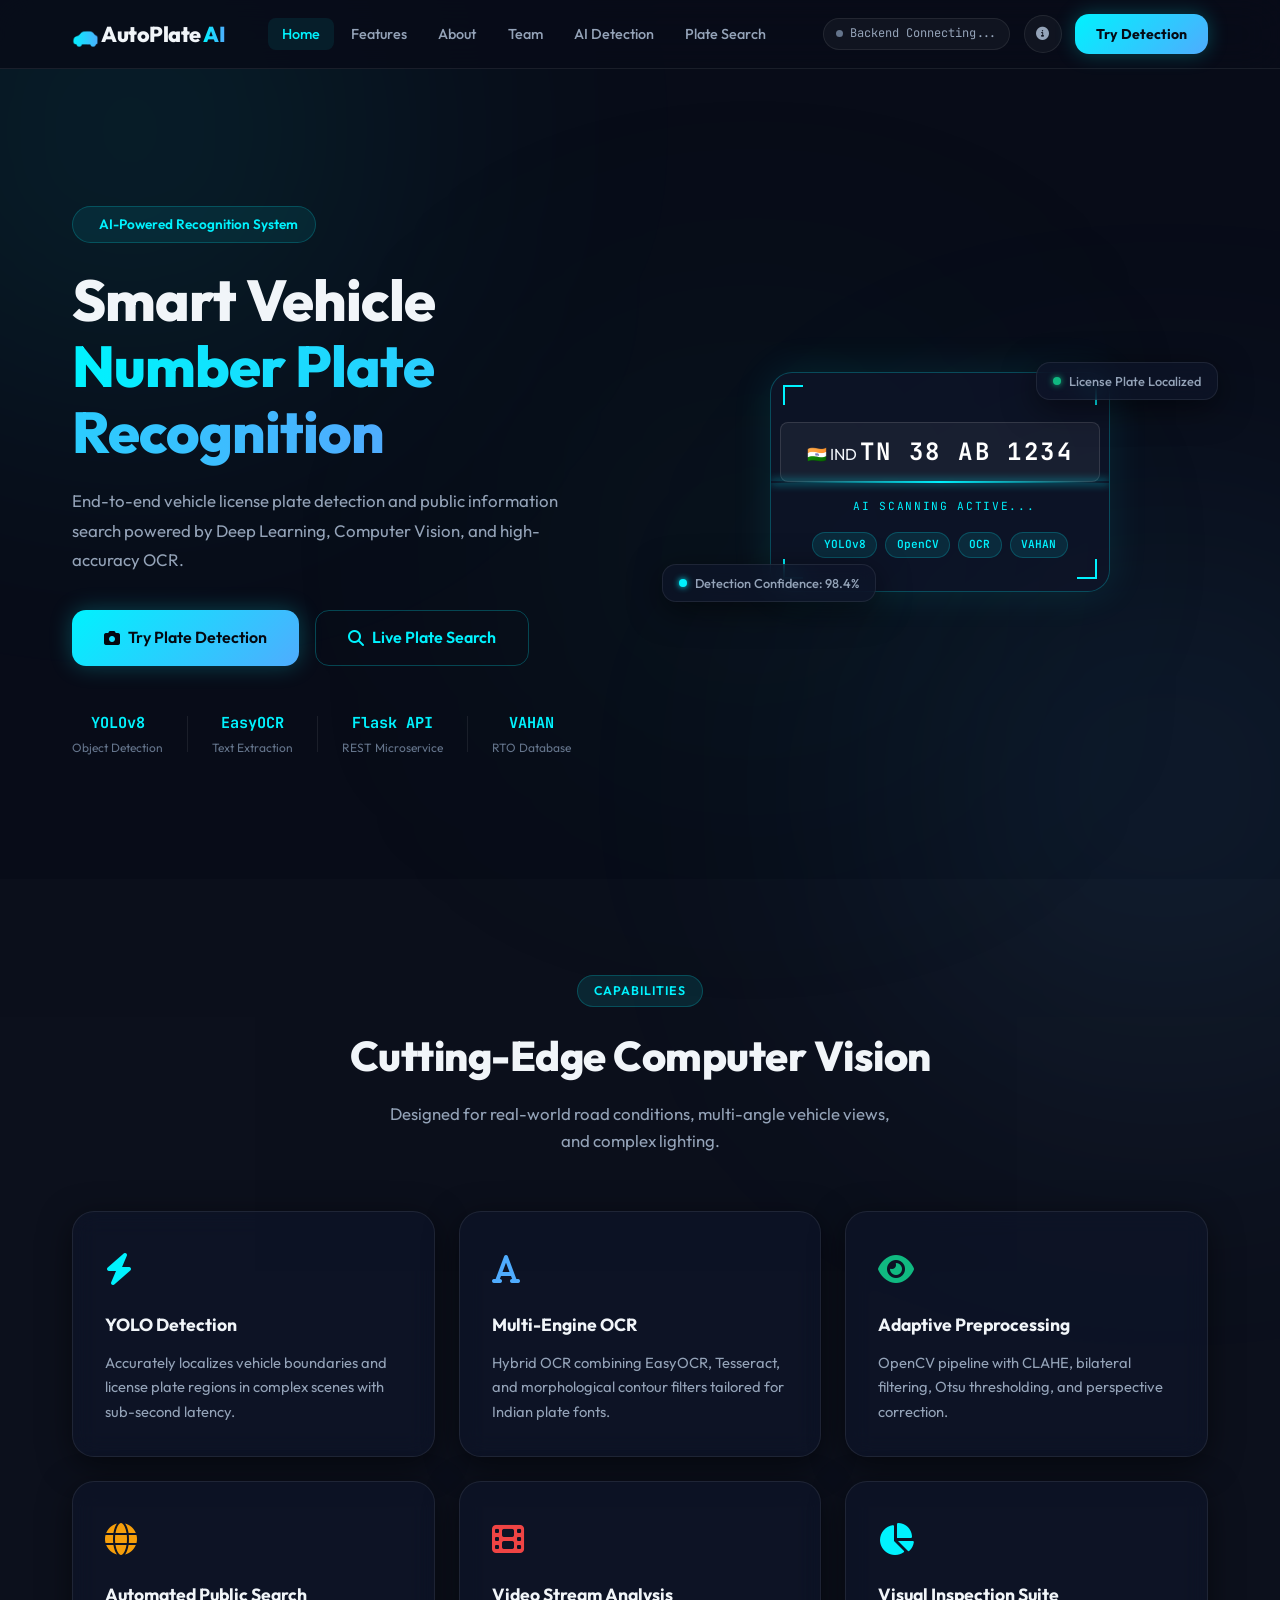
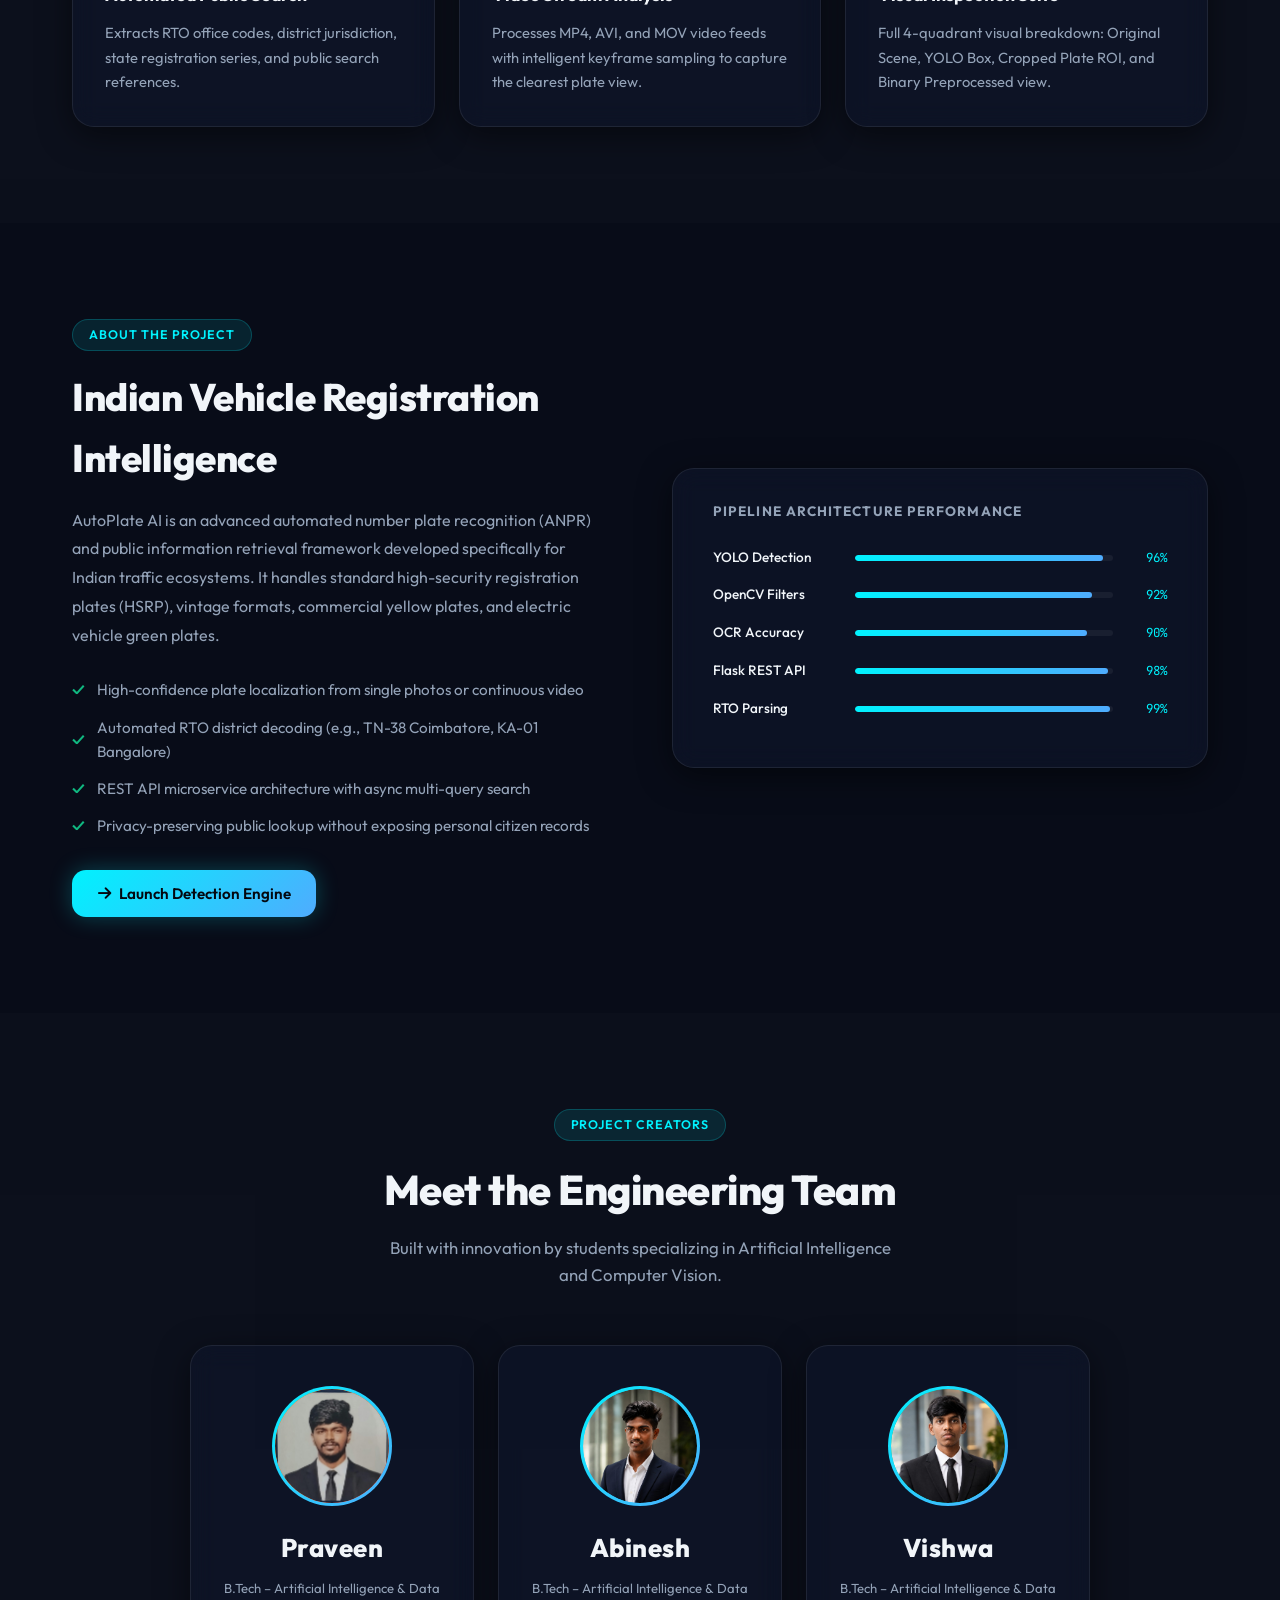
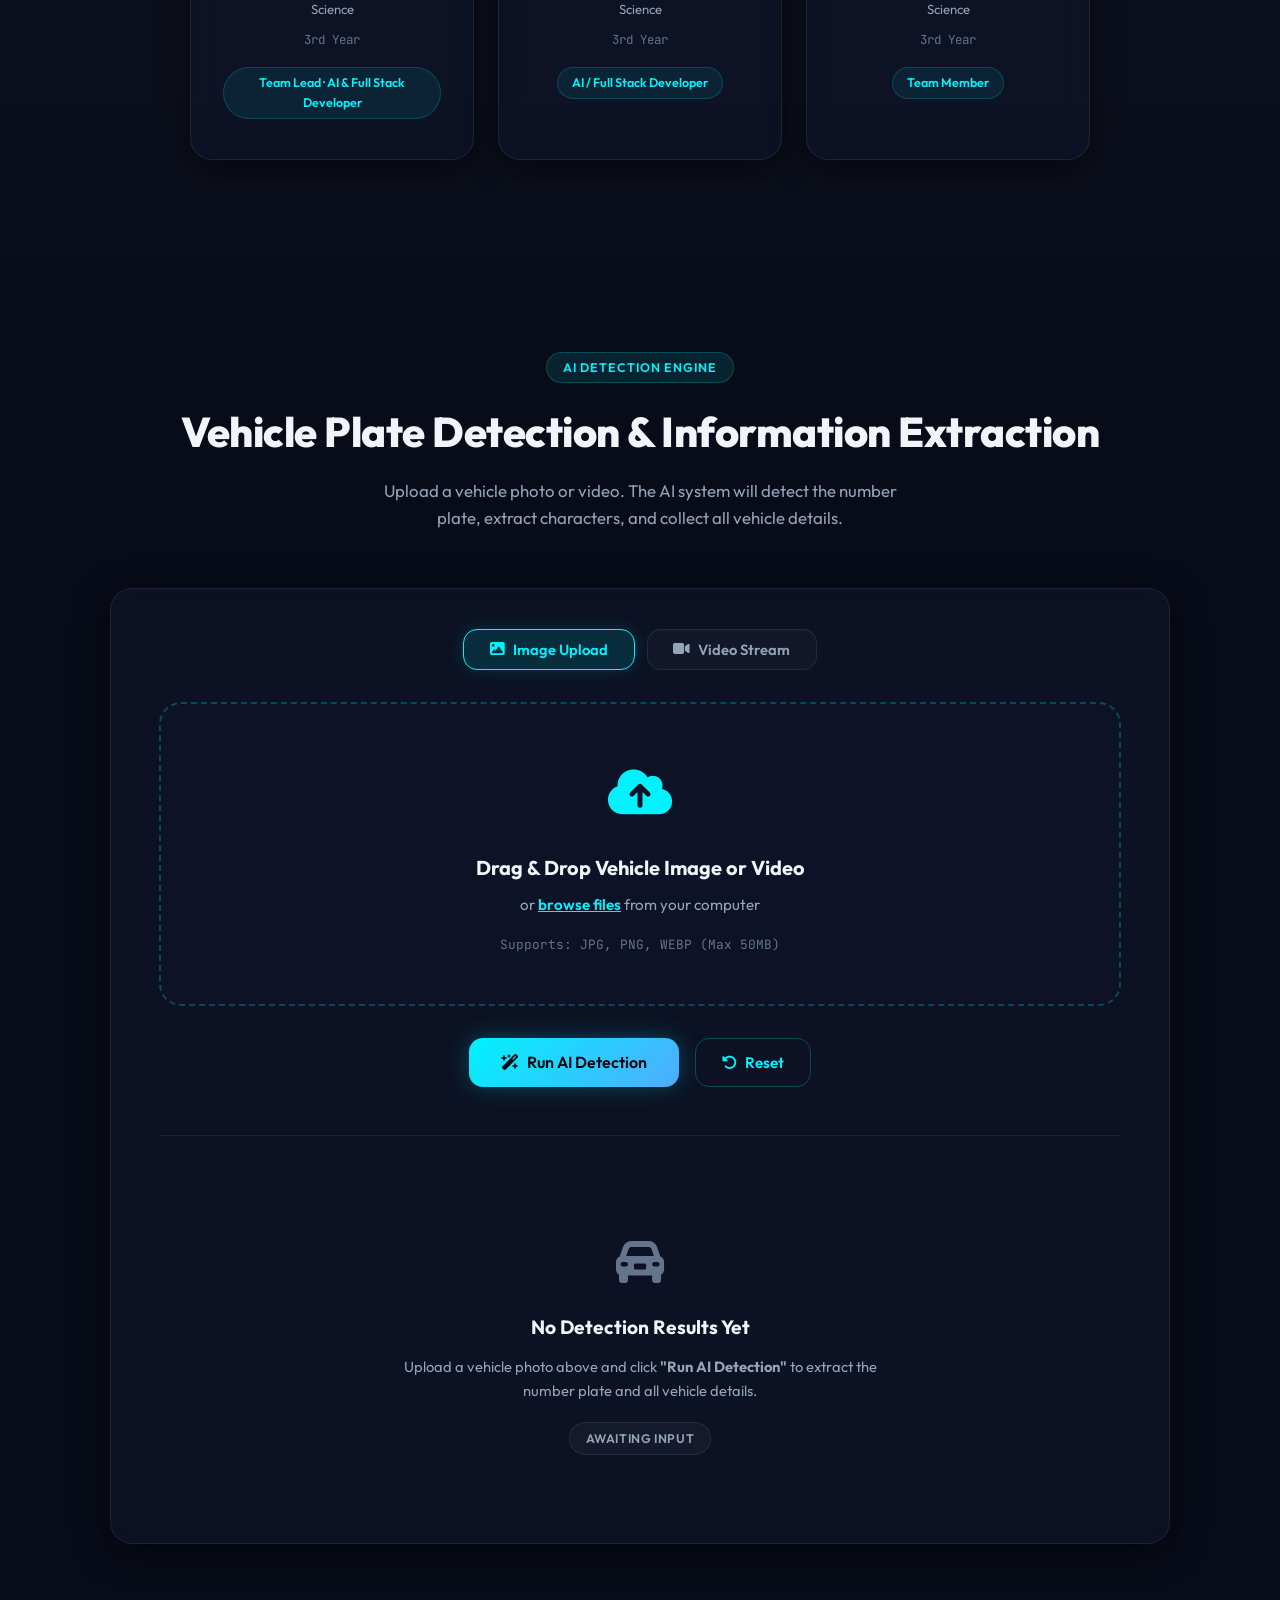
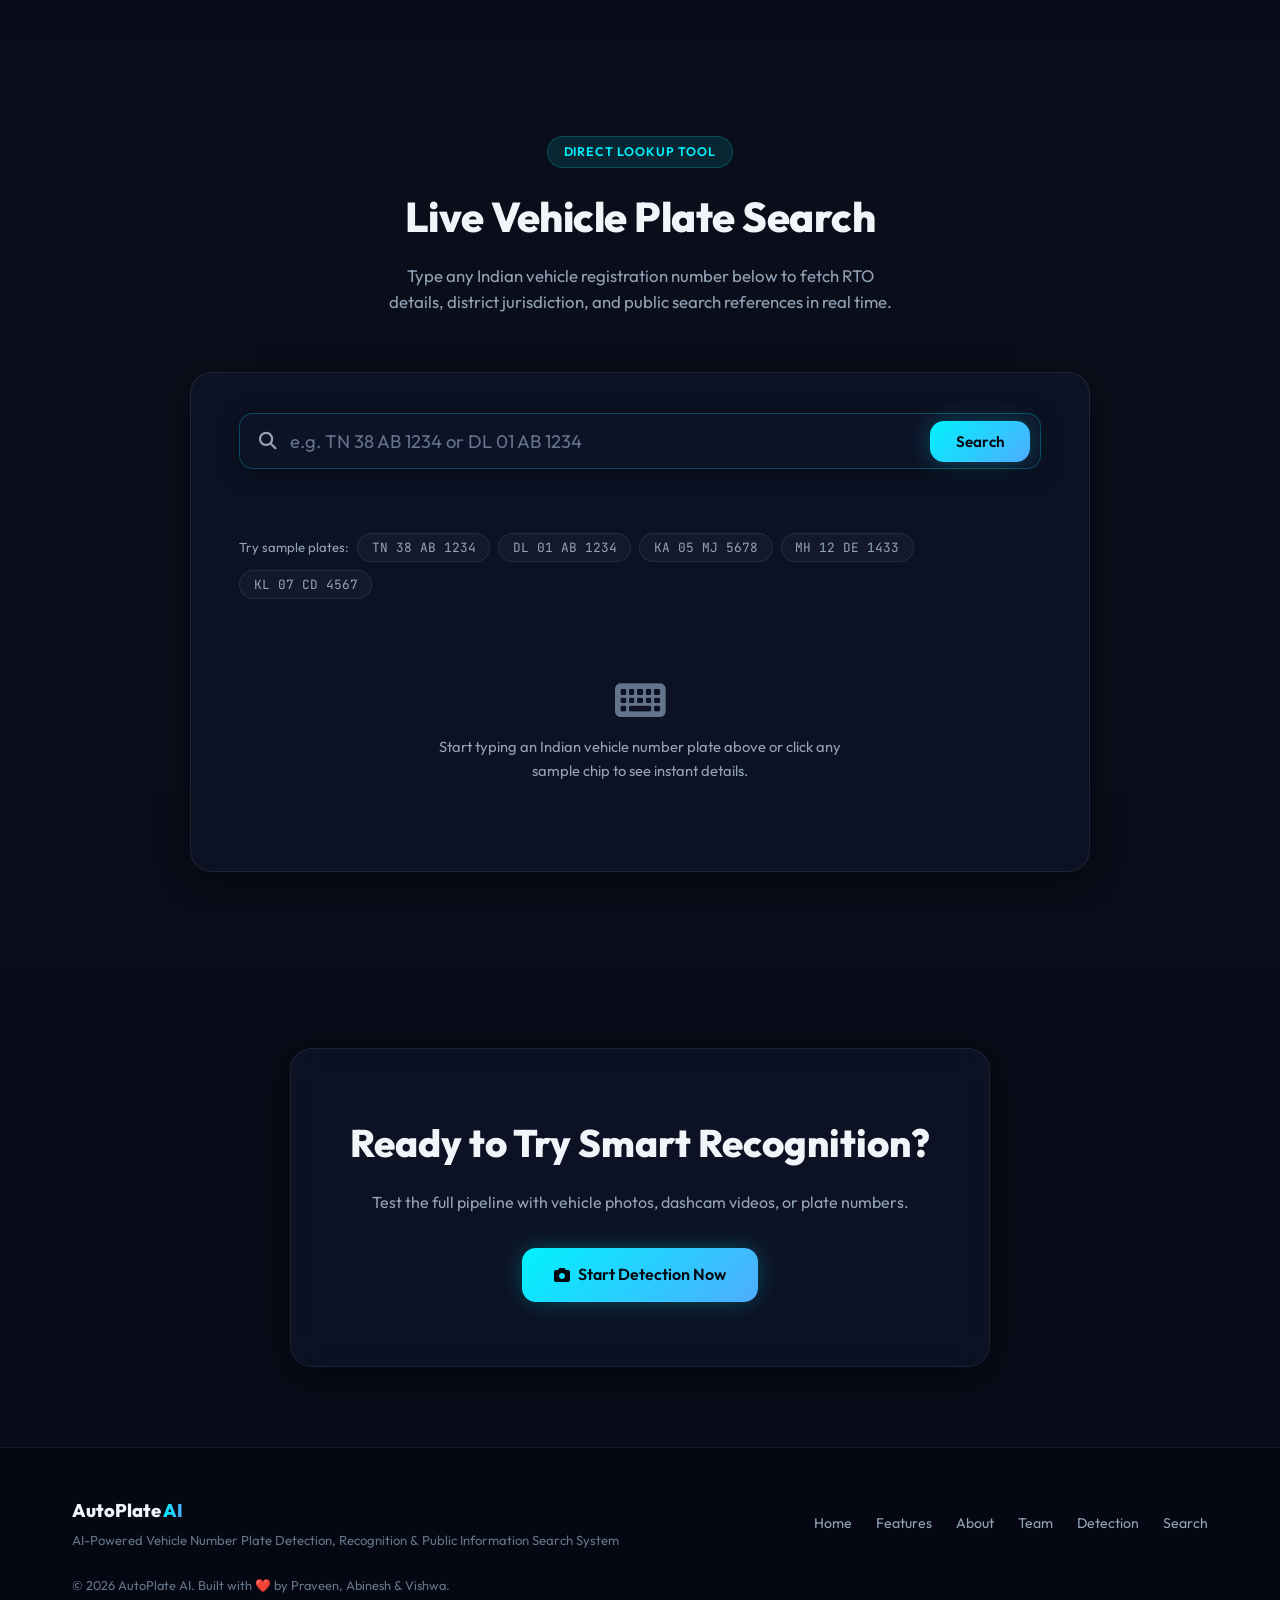
==== commit b9b60743: "Team page: real photos, Praveen as Team Lead first, all B.Tech AIDS 3rd Year, bigger names & avatars" ====
--- a/landing/index.html
+++ b/landing/index.html
@@ -221,15 +221,28 @@
                 <p>Built with innovation by students specializing in Artificial Intelligence and Computer Vision.</p>
             </div>
             <div class="team-grid">
+                <!-- Praveen — Team Lead -->
+                <div class="team-card glass-card">
+                    <div class="avatar-ring">
+                        <div class="avatar-circle" style="background: linear-gradient(135deg, #f59e0b, #ef4444);">
+                            <img src="assets/praveen.jpg" alt="Praveen" onerror="this.remove()">
+                        </div>
+                    </div>
+                    <h3>Praveen</h3>
+                    <p class="degree">B.Tech – Artificial Intelligence & Data Science</p>
+                    <p class="year-tag">3rd Year</p>
+                    <div class="role-badge">Team Lead · AI & Full Stack Developer</div>
+                </div>
+
                 <!-- Abinesh -->
                 <div class="team-card glass-card">
                     <div class="avatar-ring">
                         <div class="avatar-circle" style="background: linear-gradient(135deg, #00f2fe, #4facfe);">
-                            <span>A</span>
+                            <img src="assets/abinesh.jpg" alt="Abinesh" onerror="this.remove()">
                         </div>
                     </div>
                     <h3>Abinesh</h3>
-                    <p class="degree">B.Tech – AI & Data Science</p>
+                    <p class="degree">B.Tech – Artificial Intelligence & Data Science</p>
                     <p class="year-tag">3rd Year</p>
                     <div class="role-badge">AI / Full Stack Developer</div>
                 </div>
@@ -238,24 +251,11 @@
                 <div class="team-card glass-card">
                     <div class="avatar-ring">
                         <div class="avatar-circle" style="background: linear-gradient(135deg, #10b981, #00f2fe);">
-                            <span>V</span>
+                            <img src="assets/vishwa.jpg" alt="Vishwa" onerror="this.remove()">
                         </div>
                     </div>
                     <h3>Vishwa</h3>
-                    <p class="degree">B.Tech AIDS</p>
-                    <p class="year-tag">3rd Year</p>
-                    <div class="role-badge">Team Member</div>
-                </div>
-
-                <!-- Praveen -->
-                <div class="team-card glass-card">
-                    <div class="avatar-ring">
-                        <div class="avatar-circle" style="background: linear-gradient(135deg, #f59e0b, #ef4444);">
-                            <span>P</span>
-                        </div>
-                    </div>
-                    <h3>Praveen</h3>
-                    <p class="degree">B.Tech</p>
+                    <p class="degree">B.Tech – Artificial Intelligence & Data Science</p>
                     <p class="year-tag">3rd Year</p>
                     <div class="role-badge">Team Member</div>
                 </div>
@@ -718,7 +718,7 @@
                 <a href="#search">Search</a>
             </div>
             <div class="footer-copy">
-                © 2026 AutoPlate AI. Built with ❤️ by Abinesh, Vishwa & Praveen.
+                © 2026 AutoPlate AI. Built with ❤️ by Praveen, Abinesh & Vishwa.
             </div>
         </div>
     </footer>
--- a/landing/style.css
+++ b/landing/style.css
@@ -606,8 +606,8 @@
     gap: 0.6rem;
 }
 .avatar-ring {
-    width: 84px;
-    height: 84px;
+    width: 120px;
+    height: 120px;
     border-radius: 50%;
     padding: 3px;
     background: linear-gradient(135deg, var(--cyan), var(--blue));
@@ -623,10 +623,19 @@
     font-size: 1.8rem;
     font-weight: 800;
     color: #fff;
+    overflow: hidden;
+}
+.avatar-circle img {
+    width: 100%;
+    height: 100%;
+    object-fit: cover;
+    border-radius: 50%;
+    display: block;
 }
 .team-card h3 {
-    font-size: 1.15rem;
-    font-weight: 700;
+    font-size: 1.6rem;
+    font-weight: 800;
+    letter-spacing: 0.02em;
 }
 .team-card .degree {
     font-size: 0.82rem;
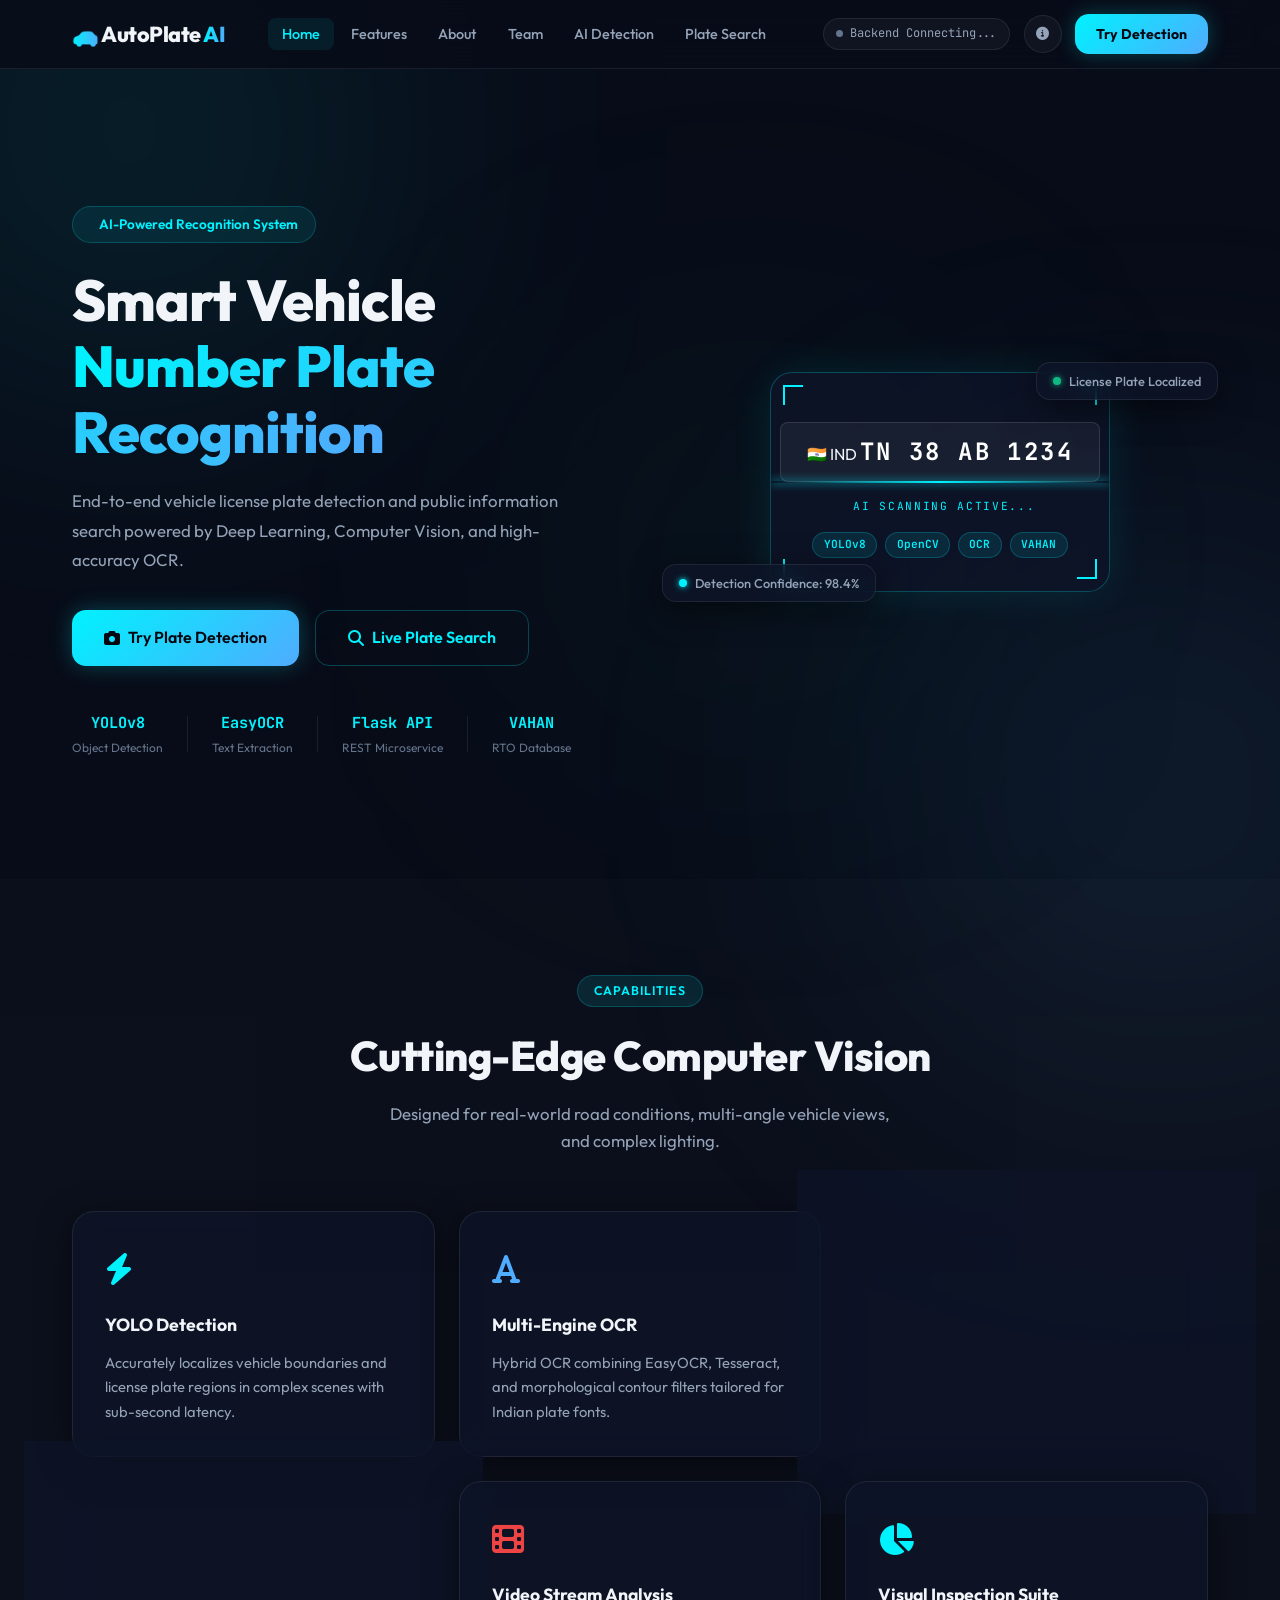
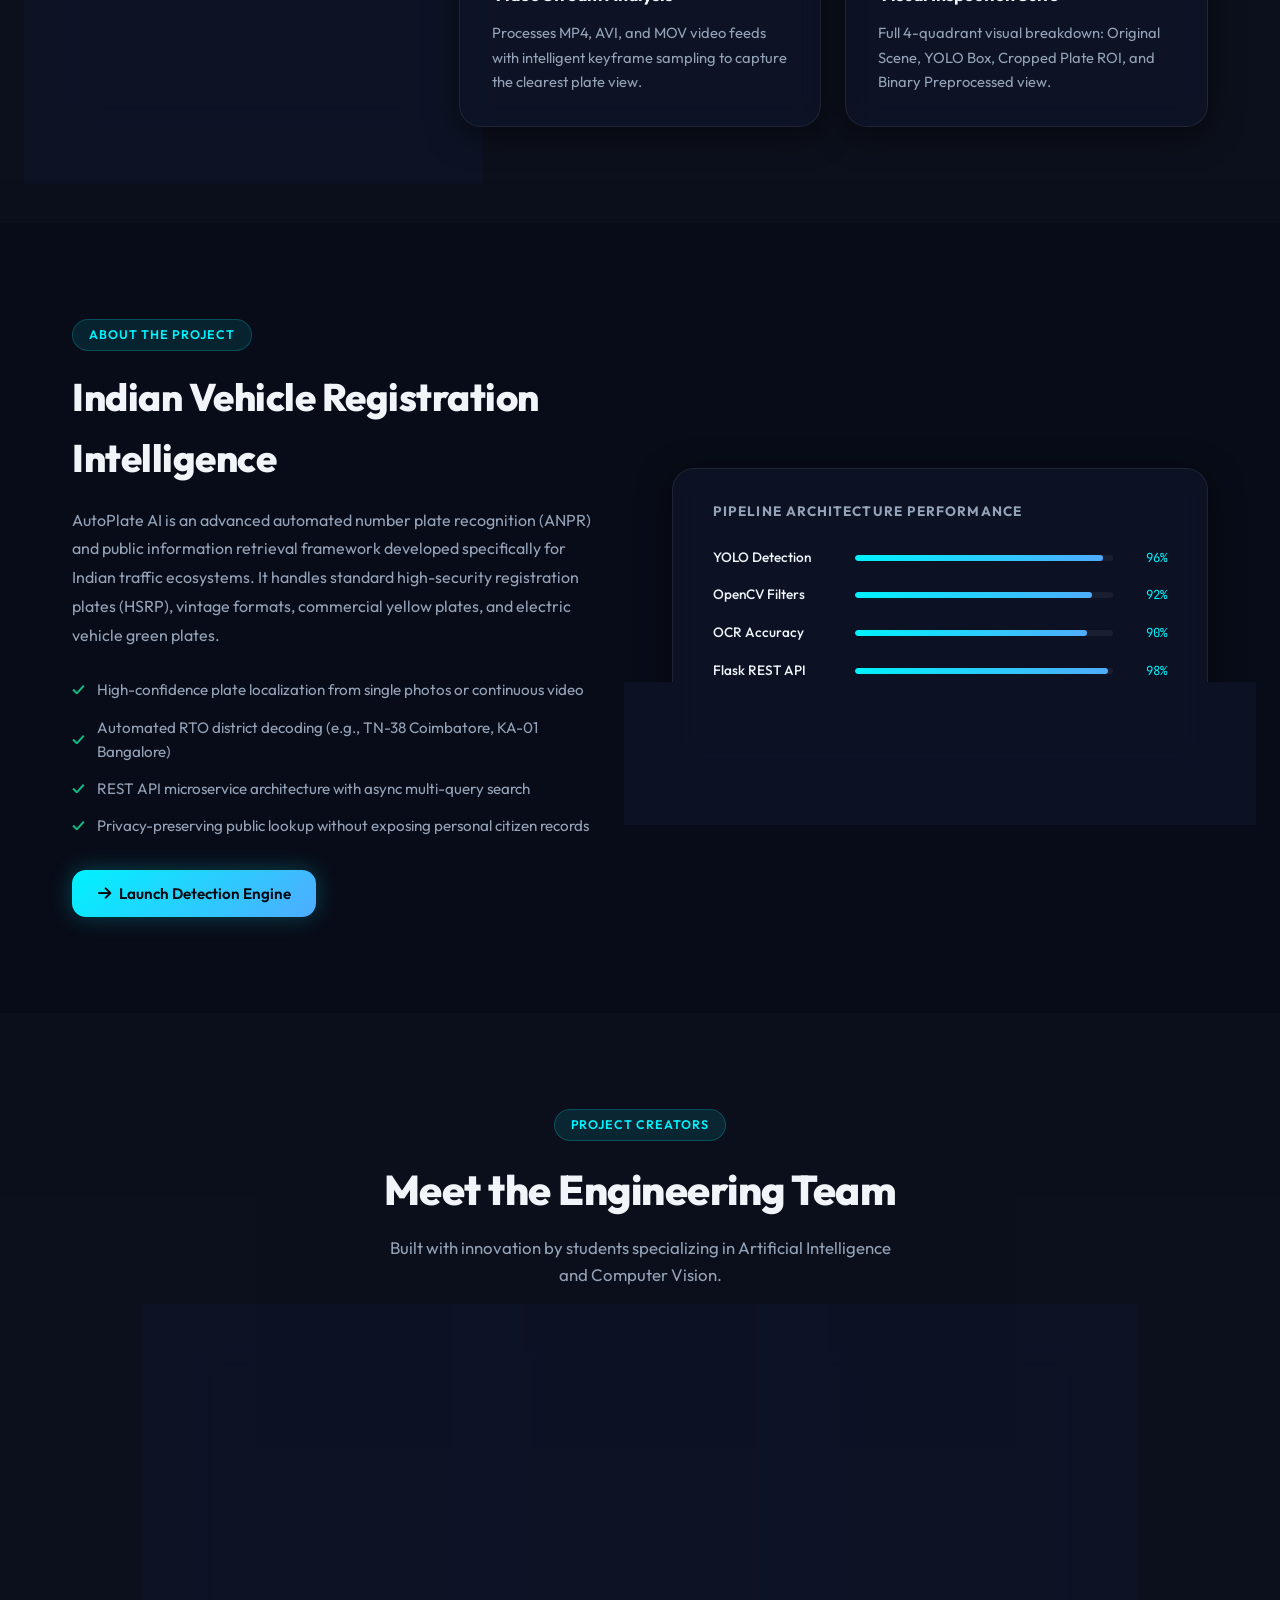
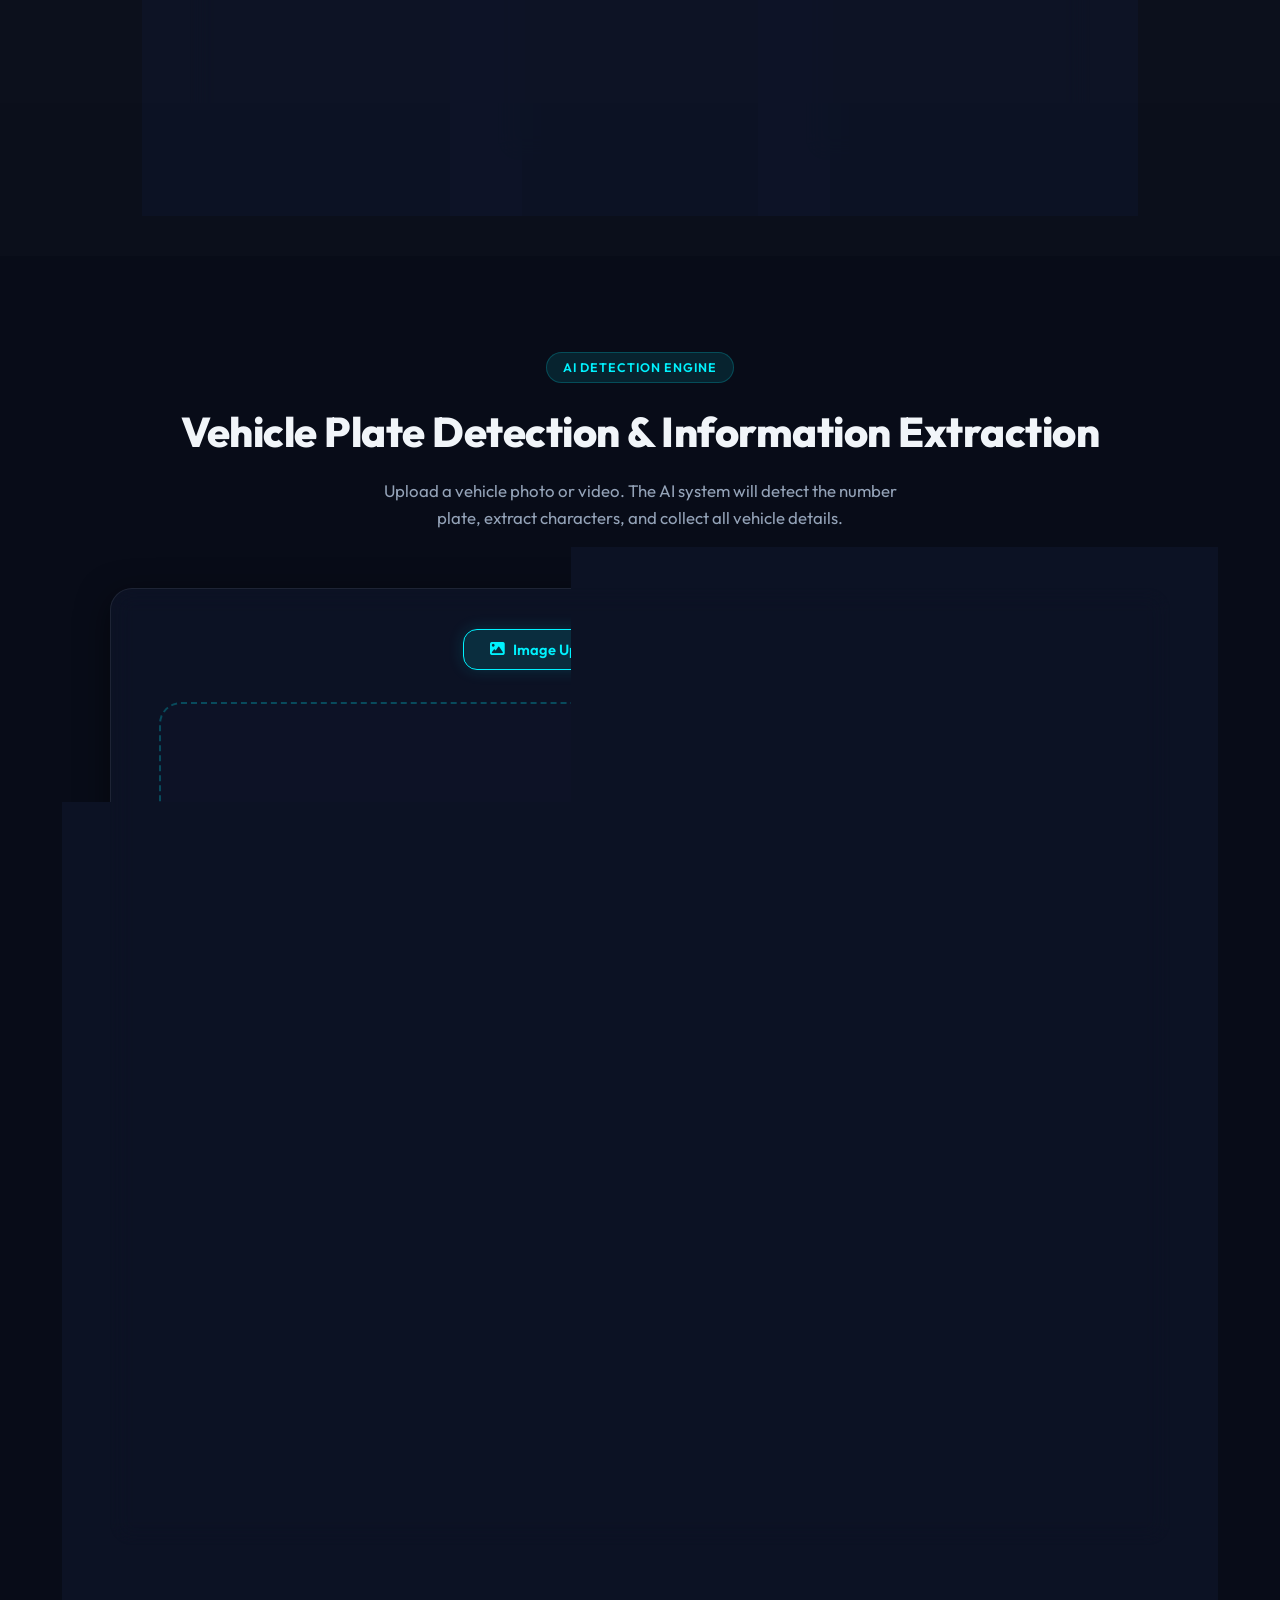
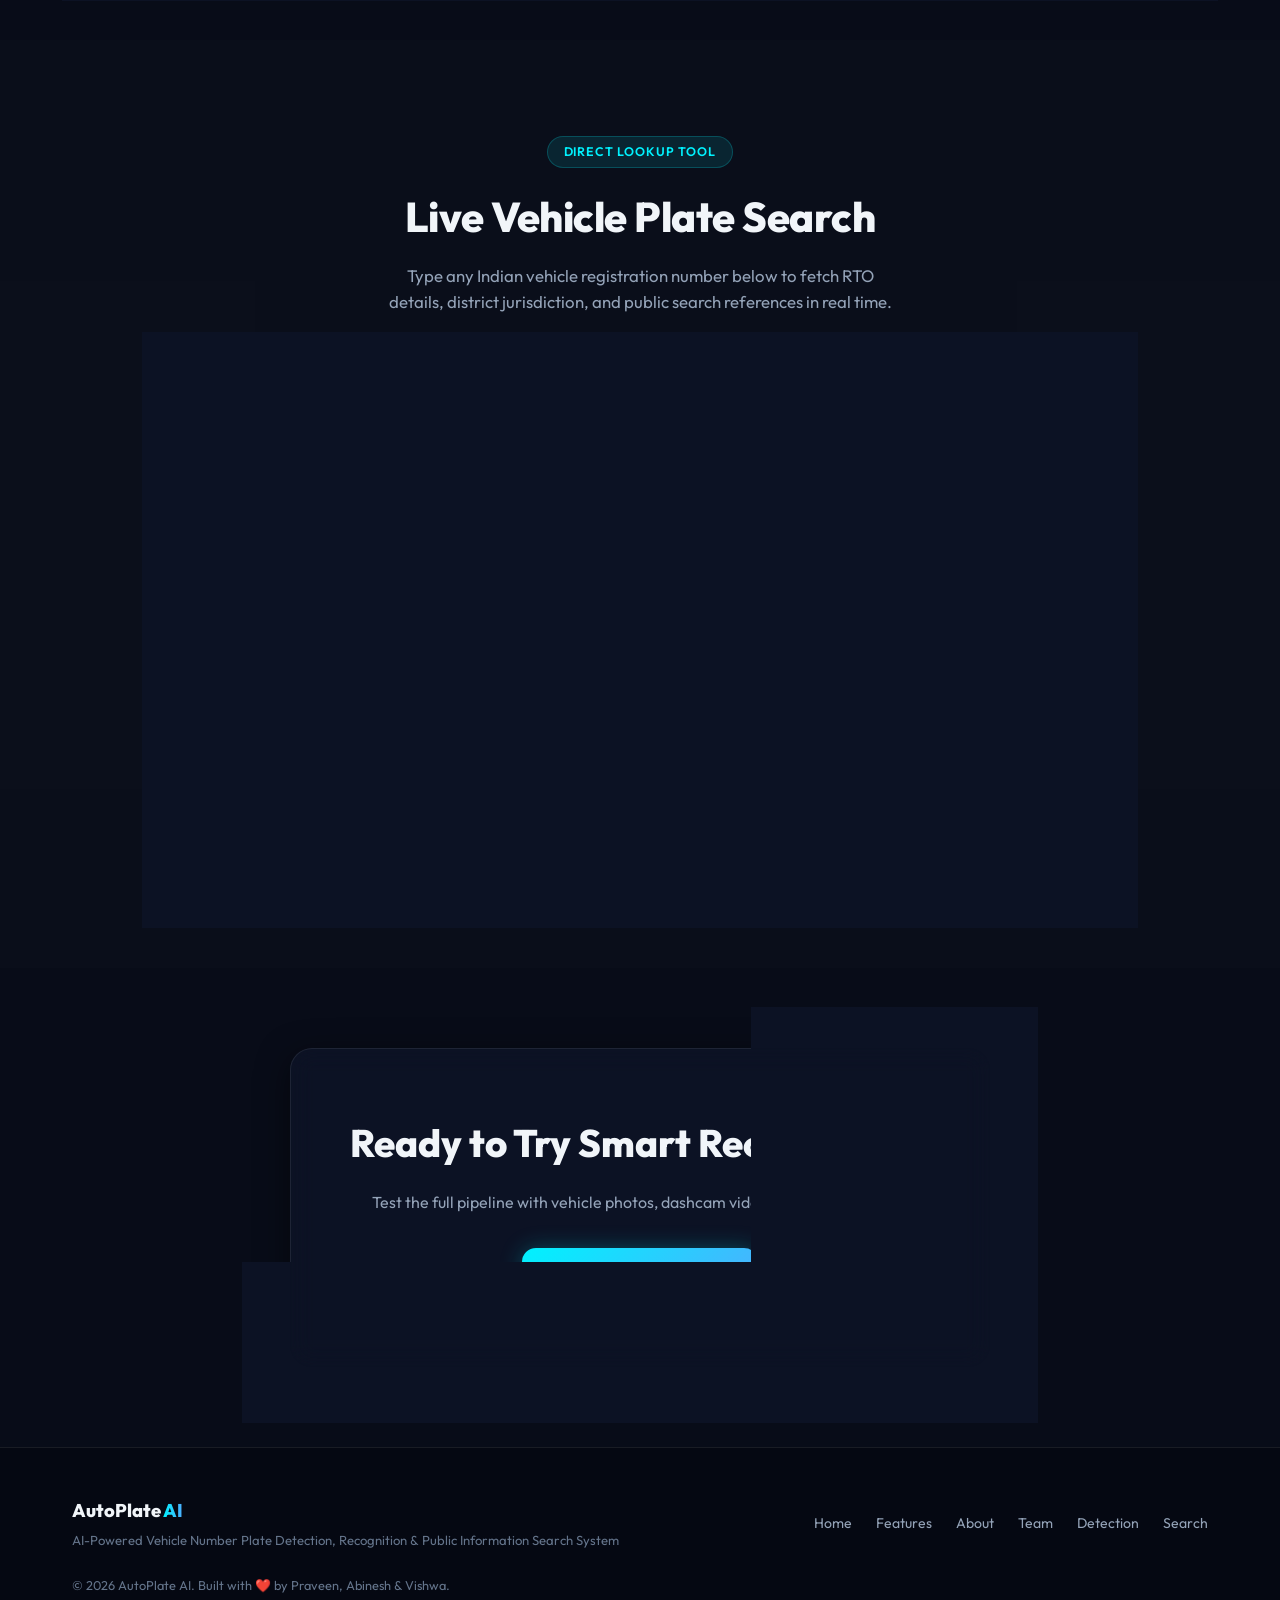
==== commit afa1b166: "Change Team Lead role to Abinesh" ====
--- a/landing/index.html
+++ b/landing/index.html
@@ -231,7 +231,7 @@
                     <h3>Praveen</h3>
                     <p class="degree">B.Tech – Artificial Intelligence & Data Science</p>
                     <p class="year-tag">3rd Year</p>
-                    <div class="role-badge">Team Lead · AI & Full Stack Developer</div>
+                    <div class="role-badge">AI / Full Stack Developer</div>
                 </div>
 
                 <!-- Abinesh -->
@@ -244,7 +244,7 @@
                     <h3>Abinesh</h3>
                     <p class="degree">B.Tech – Artificial Intelligence & Data Science</p>
                     <p class="year-tag">3rd Year</p>
-                    <div class="role-badge">AI / Full Stack Developer</div>
+                    <div class="role-badge">Team Lead · AI & Full Stack Developer</div>
                 </div>
 
                 <!-- Vishwa -->
